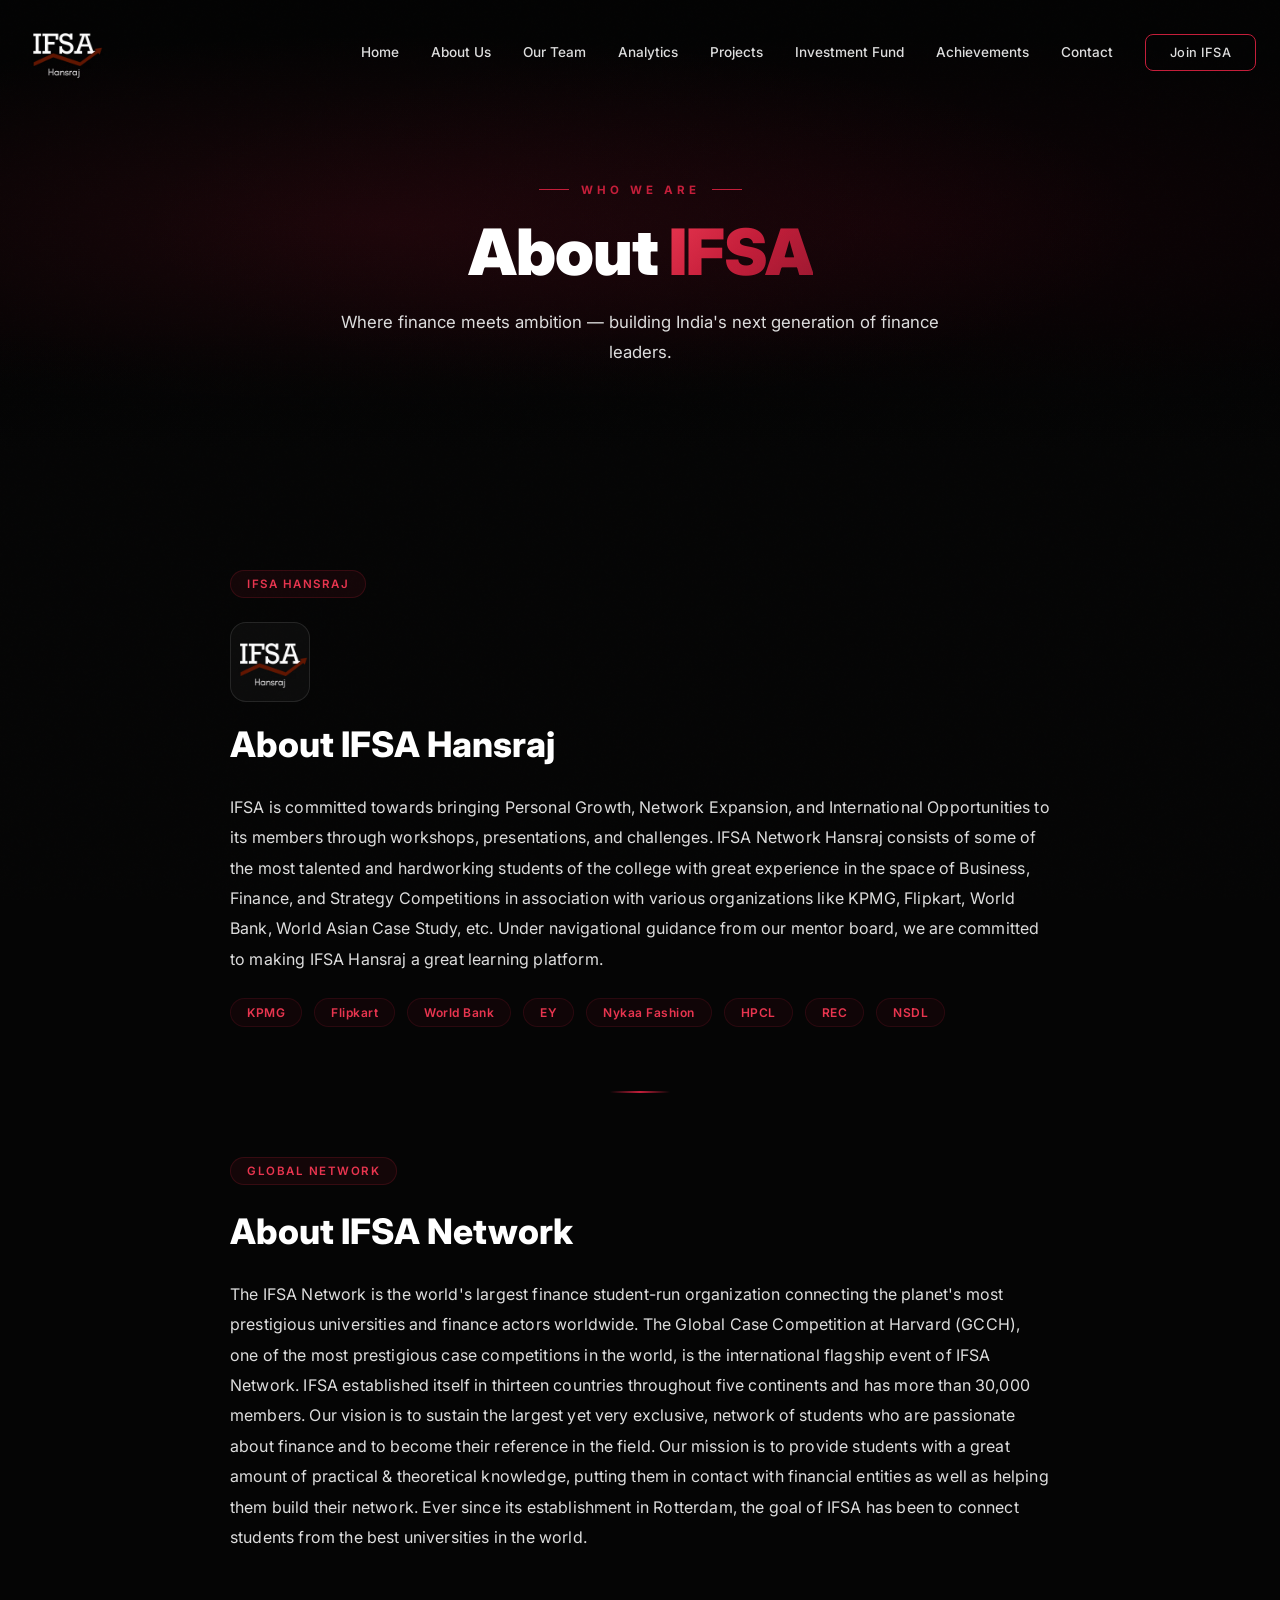
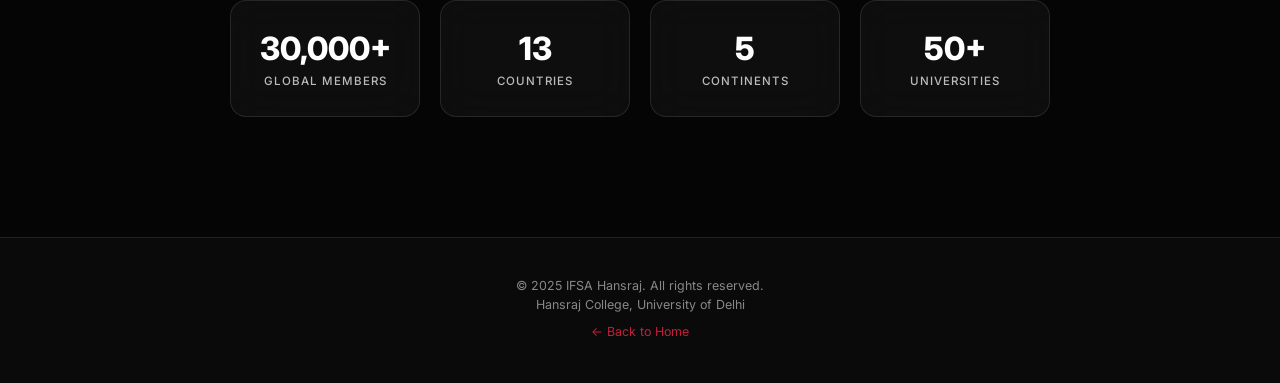
==== about.html @ 44a0e8ad "Major UI update: bento grid, about page, footer social SVGs, team LinkedIn, Nykaa Fashion fix" ====
<!DOCTYPE html>
<html lang="en">
<head>
  <meta charset="UTF-8">
  <meta name="viewport" content="width=device-width, initial-scale=1.0">
  <title>About Us — IFSA Hansraj & IFSA Network</title>
  <meta name="description" content="Learn about IFSA Hansraj — India's premier undergraduate finance society — and the global IFSA Network spanning 13 countries and 30,000+ members.">
  <link rel="stylesheet" href="styles.css">
  <link rel="stylesheet" href="pages.css">
  <style>
    .about-section { max-width: 820px; margin: 0 auto; }
    .about-block { margin-bottom: 64px; }
    .about-block:last-child { margin-bottom: 0; }
    .about-org-label {
      display: inline-flex; align-items: center; gap: 10px;
      padding: 6px 16px; border-radius: 100px; margin-bottom: 24px;
      font-size: 0.72rem; font-weight: 600; letter-spacing: 1.5px; text-transform: uppercase;
      background: rgba(196,30,58,0.08); border: 1px solid rgba(196,30,58,0.2);
      color: var(--gold-light);
    }
    .about-org-logo {
      width: 80px; height: 80px; border-radius: 16px; overflow: hidden;
      margin-bottom: 20px; background: rgba(255,255,255,0.03);
      border: 1px solid var(--glass-border);
      display: flex; align-items: center; justify-content: center;
    }
    .about-org-logo img { width: 100%; height: 100%; object-fit: contain; }
    .about-title {
      font-size: clamp(1.6rem, 3vw, 2.2rem); font-weight: 800; color: #fff;
      line-height: 1.3; margin-bottom: 24px;
    }
    .about-text {
      font-size: 1rem; color: var(--dark-200); line-height: 1.9;
      letter-spacing: 0.01em;
    }
    .about-divider {
      width: 60px; height: 2px; margin: 64px auto;
      background: linear-gradient(90deg, transparent, var(--gold), transparent);
    }
    .about-stats {
      display: grid; grid-template-columns: repeat(4, 1fr); gap: 20px;
      margin-top: 48px;
    }
    .about-stat {
      text-align: center; padding: 28px 16px;
      background: var(--glass-bg); border: 1px solid var(--glass-border);
      border-radius: 16px;
    }
    .about-stat .num {
      font-size: 2rem; font-weight: 800; color: #fff; margin-bottom: 6px;
    }
    .about-stat .label {
      font-size: 0.72rem; color: var(--dark-300); font-weight: 500;
      letter-spacing: 1px; text-transform: uppercase;
    }
    .about-partners {
      display: flex; flex-wrap: wrap; gap: 12px; margin-top: 24px;
    }
    .about-partner-tag {
      padding: 6px 16px; border-radius: 100px; font-size: 0.75rem; font-weight: 600;
      background: rgba(196,30,58,0.06); border: 1px solid rgba(196,30,58,0.15);
      color: var(--gold-light); letter-spacing: 0.5px;
    }
    @media (max-width: 768px) {
      .about-stats { grid-template-columns: repeat(2, 1fr); }
    }
    @media (max-width: 480px) {
      .about-stats { grid-template-columns: 1fr 1fr; }
    }
  </style>
</head>
<body>

<!-- ========== NAVBAR ========== -->
<nav class="navbar" id="navbar">
  <div class="container">
    <a href="index.html" class="nav-logo">
      <div class="logo-icon"><img src="images/ifsa-logo.png" alt="IFSA Logo"></div>
    </a>
    <div class="nav-links">
      <a href="index.html#hero">Home</a>
      <a href="about.html" class="active">About Us</a>
      <a href="team.html">Our Team</a>
      <a href="analytics.html">Analytics</a>
      <a href="projects.html">Projects</a>
      <a href="index.html#fund">Investment Fund</a>
      <a href="achievements.html">Achievements</a>
      <a href="index.html#contact">Contact</a>
      <a href="index.html#join" class="btn-outline nav-cta"><span>Join IFSA</span></a>
    </div>

    <div class="mobile-toggle" id="mobileToggle" onclick="toggleMobile()">
      <span></span><span></span><span></span>
    </div>
  </div>
</nav>

<div class="mobile-menu" id="mobileMenu">
  <a href="index.html#hero" onclick="closeMobile()">Home</a>
  <a href="about.html">About Us</a>
  <a href="team.html">Our Team</a>
  <a href="analytics.html">Analytics</a>
  <a href="projects.html">Projects</a>
  <a href="index.html#fund" onclick="closeMobile()">Investment Fund</a>
  <a href="achievements.html">Achievements</a>
  <a href="index.html#contact" onclick="closeMobile()">Contact Us</a>
  <a href="index.html#join" class="btn-outline" onclick="closeMobile()">Join IFSA</a>
</div>

<section class="page-hero">
  <div class="page-hero-content">
    <div class="page-hero-label">Who We Are</div>
    <h1 class="page-hero-title">About <span class="gold-text">IFSA</span></h1>
    <p class="page-hero-desc">Where finance meets ambition — building India's next generation of finance leaders.</p>
  </div>
</section>

<section class="section-padding">
  <div class="container">
    <div class="about-section">

      <!-- IFSA Hansraj -->
      <div class="about-block fade-up">
        <div class="about-org-label">IFSA Hansraj</div>
        <div class="about-org-logo">
          <img src="images/ifsa-logo.png" alt="IFSA Hansraj Logo">
        </div>
        <h2 class="about-title" id="about-hansraj-title">About IFSA Hansraj</h2>
        <p class="about-text" id="about-hansraj-text">IFSA is committed towards bringing Personal Growth, Network Expansion, and International Opportunities to its members through workshops, presentations, and challenges. IFSA Network Hansraj consists of some of the most talented and hardworking students of the college with great experience in the space of Business, Finance, and Strategy Competitions in association with various organizations like KPMG, Flipkart, World Bank, World Asian Case Study, etc. Under navigational guidance from our mentor board, we are committed to making IFSA Hansraj a great learning platform.</p>
        <div class="about-partners">
          <span class="about-partner-tag">KPMG</span>
          <span class="about-partner-tag">Flipkart</span>
          <span class="about-partner-tag">World Bank</span>
          <span class="about-partner-tag">EY</span>
          <span class="about-partner-tag">Nykaa Fashion</span>
          <span class="about-partner-tag">HPCL</span>
          <span class="about-partner-tag">REC</span>
          <span class="about-partner-tag">NSDL</span>
        </div>
      </div>

      <div class="about-divider"></div>

      <!-- IFSA Network -->
      <div class="about-block fade-up">
        <div class="about-org-label">Global Network</div>
        <h2 class="about-title" id="about-network-title">About IFSA Network</h2>
        <p class="about-text" id="about-network-text">The IFSA Network is the world's largest finance student-run organization connecting the planet's most prestigious universities and finance actors worldwide. The Global Case Competition at Harvard (GCCH), one of the most prestigious case competitions in the world, is the international flagship event of IFSA Network. IFSA established itself in thirteen countries throughout five continents and has more than 30,000 members. Our vision is to sustain the largest yet very exclusive, network of students who are passionate about finance and to become their reference in the field. Our mission is to provide students with a great amount of practical &amp; theoretical knowledge, putting them in contact with financial entities as well as helping them build their network. Ever since its establishment in Rotterdam, the goal of IFSA has been to connect students from the best universities in the world.</p>

        <div class="about-stats" id="about-stats">
          <div class="about-stat glass-card">
            <div class="num">30,000+</div>
            <div class="label">Global Members</div>
          </div>
          <div class="about-stat glass-card">
            <div class="num">13</div>
            <div class="label">Countries</div>
          </div>
          <div class="about-stat glass-card">
            <div class="num">5</div>
            <div class="label">Continents</div>
          </div>
          <div class="about-stat glass-card">
            <div class="num">50+</div>
            <div class="label">Universities</div>
          </div>
        </div>
      </div>

    </div>
  </div>
</section>

<footer class="page-footer">
  <div class="container">
    <p>© 2025 IFSA Hansraj. All rights reserved.</p>
    <p>Hansraj College, University of Delhi</p>
    <p style="margin-top: 12px;"><a href="index.html">← Back to Home</a></p>
  </div>
</footer>

<script src="content-loader.js"></script>
<script src="app.js"></script>
</body>
</html>
---- styles.css ----
/* ========== FONTS ========== */
@import url('https://fonts.googleapis.com/css2?family=Inter:wght@300;400;500;600;700;800;900&display=swap');

/* ========== CSS VARIABLES ========== */
:root {
  --gold: #C41E3A;
  --gold-light: #E8354F;
  --gold-dark: #9A1830;
  --gold-glow: rgba(196, 30, 58, 0.4);
  --dark-950: #050505;
  --dark-900: #0A0A0A;
  --dark-800: #111111;
  --dark-700: #1A1A1A;
  --dark-600: #222222;
  --dark-500: #333333;
  --dark-400: #888888;
  --dark-300: #BBBBBB;
  --dark-200: #DDDDDD;
  --dark-100: #F0F0F0;
  --green: #00C853;
  --red: #FF1744;
  --glass-bg: rgba(255, 255, 255, 0.04);
  --glass-border: rgba(255, 255, 255, 0.10);
  --glass-bg-hover: rgba(255, 255, 255, 0.07);
}

/* ========== RESET ========== */
*, *::before, *::after { margin: 0; padding: 0; box-sizing: border-box; }
html { scroll-behavior: smooth; font-size: 16px; }
body {
  font-family: 'Inter', -apple-system, BlinkMacSystemFont, sans-serif;
  background: var(--dark-950);
  color: #E0E0E0;
  overflow-x: hidden;
  -webkit-font-smoothing: antialiased;
}
/* Film grain overlay */
body::after {
  content: ''; position: fixed; inset: 0; z-index: 9999; pointer-events: none;
  background-image: url("data:image/svg+xml,%3Csvg viewBox='0 0 256 256' xmlns='http://www.w3.org/2000/svg'%3E%3Cfilter id='noise'%3E%3CfeTurbulence baseFrequency='0.9' numOctaves='4' stitchTiles='stitch'/%3E%3C/filter%3E%3Crect width='100%25' height='100%25' filter='url(%23noise)'/%3E%3C/svg%3E");
  opacity: 0.025; mix-blend-mode: overlay;
}
a { color: inherit; text-decoration: none; }
ul { list-style: none; }
img { max-width: 100%; display: block; }
button { font-family: inherit; cursor: pointer; border: none; background: none; }

/* ========== SCROLLBAR ========== */
::-webkit-scrollbar { width: 6px; }
::-webkit-scrollbar-track { background: var(--dark-900); }
::-webkit-scrollbar-thumb { background: var(--dark-500); border-radius: 3px; }
::-webkit-scrollbar-thumb:hover { background: var(--gold-dark); }

/* ========== UTILITIES ========== */
.container { max-width: 1280px; margin: 0 auto; padding: 0 24px; }
.section-padding { padding: 120px 0; }
.gold-text { background: linear-gradient(135deg, var(--gold-light), var(--gold), var(--gold-dark)); -webkit-background-clip: text; -webkit-text-fill-color: transparent; background-clip: text; }
.gold-line { width: 60px; height: 3px; background: linear-gradient(90deg, var(--gold), var(--gold-dark)); border-radius: 2px; }
.section-label { font-size: 0.75rem; font-weight: 600; letter-spacing: 3px; text-transform: uppercase; color: var(--gold); margin-bottom: 16px; display: flex; align-items: center; gap: 12px; }
.section-label::before { content: ''; width: 30px; height: 1px; background: var(--gold); }
.section-title { font-size: clamp(2rem, 4vw, 3rem); font-weight: 800; color: #fff; line-height: 1.2; margin-bottom: 20px; }
.section-subtitle { font-size: 1.05rem; color: var(--dark-200); line-height: 1.7; max-width: 600px; }

/* ========== GLASS CARD ========== */
.glass-card {
  background: var(--glass-bg);
  border: 1px solid var(--glass-border);
  border-radius: 16px;
  backdrop-filter: blur(20px);
  -webkit-backdrop-filter: blur(20px);
  transition: all 0.4s cubic-bezier(0.25, 0.46, 0.45, 0.94);
}
.glass-card:hover {
  background: var(--glass-bg-hover);
  border-color: rgba(196, 30, 58, 0.2);
  transform: translateY(-4px);
  box-shadow: 0 20px 60px rgba(0,0,0,0.3), 0 0 30px rgba(196, 30, 58, 0.05);
}

/* ========== BUTTONS ========== */
.btn-gold {
  display: inline-flex; align-items: center; gap: 8px;
  padding: 14px 32px; border-radius: 8px; font-weight: 600; font-size: 0.9rem;
  background: linear-gradient(135deg, var(--gold), var(--gold-dark));
  color: #fff; letter-spacing: 0.5px;
  transition: all 0.5s cubic-bezier(0.25,0.46,0.45,0.94);
  position: relative; overflow: hidden;
}
.btn-gold::before {
  content: ''; position: absolute; top: 0; left: -100%; width: 100%; height: 100%;
  background: linear-gradient(90deg, transparent, rgba(255,255,255,0.15), transparent);
  transition: left 0.6s ease;
}
.btn-gold:hover { transform: translateY(-3px); box-shadow: 0 10px 40px var(--gold-glow); }
.btn-gold:hover::before { left: 100%; }
.btn-gold span { position: relative; z-index: 1; }

.btn-outline {
  display: inline-flex; align-items: center; gap: 8px;
  padding: 14px 32px; border-radius: 8px; font-weight: 600; font-size: 0.9rem;
  border: 1.5px solid var(--gold); color: var(--gold);
  letter-spacing: 0.5px; transition: all 0.5s cubic-bezier(0.25,0.46,0.45,0.94);
  background: transparent; position: relative; overflow: hidden;
}
.btn-outline::before {
  content: ''; position: absolute; bottom: 0; left: 0; width: 100%; height: 0;
  background: rgba(196, 30, 58, 0.08);
  transition: height 0.4s ease;
  z-index: 0;
}
.btn-outline:hover::before { height: 100%; }
.btn-outline:hover {
  background: rgba(196, 30, 58, 0.1);
  box-shadow: 0 0 25px rgba(196, 30, 58, 0.15);
  transform: translateY(-3px);
}
.btn-outline span { position: relative; z-index: 1; }

/* ========== NAVBAR ========== */
.navbar {
  position: fixed; top: 0; left: 0; right: 0; z-index: 1000;
  padding: 12px 0;
  transition: all 0.4s ease;
}
.navbar.scrolled {
  background: rgba(5, 5, 5, 0.85);
  backdrop-filter: blur(20px); -webkit-backdrop-filter: blur(20px);
  padding: 8px 0;
  border-bottom: 1px solid var(--glass-border);
}
.navbar .container { display: flex; align-items: center; justify-content: space-between; }
.nav-logo { display: flex; align-items: center; gap: 10px; font-size: 1.3rem; font-weight: 800; }
.nav-logo .logo-icon {
  width: 80px; height: 80px; border-radius: 8px;
  overflow: hidden; display: flex; align-items: center; justify-content: center;
  background: transparent;
}
.nav-logo .logo-icon img { width: 100%; height: 100%; object-fit: contain; }
.nav-links { display: flex; align-items: center; gap: 32px; }
.nav-links a { font-size: 0.85rem; font-weight: 500; color: var(--dark-200); transition: color 0.3s; position: relative; }
.nav-links a::after { content: ''; position: absolute; bottom: -4px; left: 0; width: 0; height: 1.5px; background: var(--gold); transition: width 0.3s; }
.nav-links a:hover { color: #fff; }
.nav-links a:hover::after { width: 100%; }
.nav-cta { padding: 10px 24px !important; font-size: 0.8rem !important; }
.mobile-toggle { display: none; flex-direction: column; gap: 5px; cursor: pointer; z-index: 1001; }
.mobile-toggle span { width: 24px; height: 2px; background: #fff; transition: all 0.3s; border-radius: 1px; }
.mobile-toggle.active span:nth-child(1) { transform: rotate(45deg) translate(5px, 5px); }
.mobile-toggle.active span:nth-child(2) { opacity: 0; }
.mobile-toggle.active span:nth-child(3) { transform: rotate(-45deg) translate(5px, -5px); }
.mobile-menu {
  display: none; position: fixed; inset: 0; background: rgba(5,5,5,0.98);
  flex-direction: column; align-items: center; justify-content: center; gap: 28px;
  z-index: 999;
}
.mobile-menu.active { display: flex; }
.mobile-menu a { font-size: 1.2rem; font-weight: 600; color: var(--dark-200); transition: color 0.3s; }
.mobile-menu a:hover { color: var(--gold); }



/* ========== HERO ========== */
.hero {
  min-height: 100vh; position: relative; display: flex; align-items: center;
  justify-content: center; overflow: hidden; background: #030303;
}
#heroCanvas {
  position: absolute; inset: 0; z-index: 0; width: 100%; height: 100%;
  filter: blur(2px);
}
.hero-vignette {
  position: absolute; inset: 0; z-index: 1; pointer-events: none;
  background: radial-gradient(ellipse at center, transparent 30%, rgba(3,3,3,0.7) 100%);
}
.hero-content {
  position: relative; z-index: 2;
  padding-top: 140px; padding-bottom: 60px;
}
.hero-center { text-align: center; max-width: 880px; margin: 0 auto; }

/* Badge */
.hero-badge {
  display: inline-flex; align-items: center; gap: 10px;
  padding: 8px 20px; border-radius: 100px;
  background: rgba(196, 30, 58, 0.08);
  border: 1px solid rgba(196, 30, 58, 0.25);
  font-size: 0.75rem; font-weight: 600; color: var(--gold-light);
  letter-spacing: 1.5px; text-transform: uppercase;
  margin-bottom: 32px;
  animation: badgeGlow 3s ease-in-out infinite alternate;
}
.badge-dot {
  width: 6px; height: 6px; border-radius: 50%;
  background: var(--gold); animation: pulse-dot 2s infinite;
}
@keyframes badgeGlow {
  0% { box-shadow: 0 0 10px rgba(196,30,58,0); }
  100% { box-shadow: 0 0 25px rgba(196,30,58,0.12); }
}

.hero-headline {
  font-size: clamp(3rem, 7vw, 5.5rem); font-weight: 900;
  color: #fff; line-height: 1.02; margin-bottom: 24px;
  letter-spacing: -1px;
  min-height: 2.15em;
}
.hero-headline .highlight {
  background: linear-gradient(135deg, var(--gold-light), var(--gold));
  -webkit-background-clip: text; -webkit-text-fill-color: transparent;
  background-clip: text;
}
.type-cursor {
  color: var(--gold); font-weight: 300;
  animation: cursorBlink 0.8s step-end infinite;
}
@keyframes cursorBlink {
  0%, 100% { opacity: 1; }
  50% { opacity: 0; }
}
.hero-desc {
  font-size: 1.05rem; color: var(--dark-200); line-height: 1.8;
  max-width: 520px; margin: 0 auto 40px;
}
.hero-buttons {
  display: flex; gap: 16px; justify-content: center; flex-wrap: wrap;
  margin-bottom: 80px;
}

/* Stats Row */
.stats-row {
  display: grid; grid-template-columns: repeat(4, 1fr); gap: 20px;
  max-width: 900px; margin: 0 auto;
}
.stat-card {
  background: rgba(255,255,255,0.03); border: 1px solid rgba(255,255,255,0.07);
  border-radius: 16px; padding: 28px 20px; text-align: center;
  backdrop-filter: blur(12px); transition: all 0.4s;
  position: relative; overflow: hidden;
}
.stat-card::before {
  content: ''; position: absolute; top: 0; left: 50%; transform: translateX(-50%);
  width: 40px; height: 2px;
  background: linear-gradient(90deg, transparent, var(--gold), transparent);
  opacity: 0; transition: opacity 0.4s;
}
.stat-card:hover { border-color: rgba(196,30,58,0.3); transform: translateY(-3px); }
.stat-card:hover::before { opacity: 1; }
.stat-number { font-size: 2.2rem; font-weight: 800; color: #fff; margin-bottom: 6px; }
.stat-label { font-size: 0.72rem; color: var(--dark-300); font-weight: 500; letter-spacing: 1px; text-transform: uppercase; }

/* Scroll Indicator */
.hero-scroll-indicator {
  position: absolute; bottom: 32px; left: 50%; transform: translateX(-50%);
  z-index: 3; display: flex; flex-direction: column; align-items: center; gap: 8px;
}
.scroll-line {
  width: 1px; height: 40px; background: linear-gradient(180deg, var(--gold), transparent);
  animation: scrollPulse 2s ease-in-out infinite;
}
@keyframes scrollPulse {
  0%, 100% { opacity: 0.3; transform: scaleY(0.7); }
  50% { opacity: 1; transform: scaleY(1); }
}
.hero-scroll-indicator span {
  font-size: 0.6rem; letter-spacing: 3px; text-transform: uppercase;
  color: var(--dark-400); font-weight: 600;
}


/* ========== TICKER MARQUEE ========== */
.ticker-wrap {
  width: 100%; overflow: hidden;
  background: rgba(196, 30, 58, 0.04);
  border-top: 1px solid rgba(196, 30, 58, 0.12);
  border-bottom: 1px solid rgba(196, 30, 58, 0.12);
  padding: 14px 0;
}
.ticker-track {
  display: flex; align-items: center; gap: 40px;
  white-space: nowrap;
  animation: tickerScroll 30s linear infinite;
  width: max-content;
}
.ticker-item {
  font-size: 0.72rem; font-weight: 600; color: var(--dark-300);
  letter-spacing: 1px; text-transform: uppercase;
}
.ticker-dot {
  width: 4px; height: 4px; border-radius: 50%;
  background: rgba(196, 30, 58, 0.5); flex-shrink: 0;
}
@keyframes tickerScroll {
  0% { transform: translateX(0); }
  100% { transform: translateX(-50%); }
}

/* ========== TEAM SHOWCASE ========== */
.team-showcase {
  position: relative; overflow: hidden;
  background: #030303;
}
.team-image-wrap {
  position: relative; width: 100%; height: 70vh; min-height: 400px;
  overflow: hidden;
  opacity: 0; transform: translateY(80px) scale(0.95);
  transition: opacity 1.2s cubic-bezier(0.25,0.46,0.45,0.94),
              transform 1.2s cubic-bezier(0.25,0.46,0.45,0.94);
}
.team-image-wrap.visible {
  opacity: 1; transform: translateY(0) scale(1);
}
.team-hero-img {
  width: 100%; height: 100%; object-fit: cover;
  filter: brightness(0.35) saturate(0.7);
  transition: transform 8s ease-out;
}
.team-image-wrap.visible .team-hero-img {
  transform: scale(1.05);
}
.team-image-overlay {
  position: absolute; inset: 0; display: flex; align-items: center; justify-content: center;
  background:
    radial-gradient(ellipse at center, transparent 30%, rgba(3,3,3,0.85) 100%),
    linear-gradient(180deg, rgba(3,3,3,0.6) 0%, rgba(3,3,3,0.3) 40%, rgba(3,3,3,0.3) 60%, rgba(3,3,3,0.8) 100%);
}
.team-image-overlay h2 {
  font-size: clamp(2rem, 5vw, 3.5rem); font-weight: 900; color: #fff;
  text-align: center; letter-spacing: -0.5px;
}
.team-image-overlay .highlight {
  background: linear-gradient(135deg, var(--gold-light), var(--gold));
  -webkit-background-clip: text; -webkit-text-fill-color: transparent; background-clip: text;
}

/* ========== INSIGHTS ========== */
.insights-grid { display: grid; grid-template-columns: repeat(4, 1fr); gap: 24px; margin-top: 48px; }
.insight-card { border-radius: 16px; overflow: hidden; }
.insight-card .card-img { height: 200px; overflow: hidden; position: relative; }
.insight-card .card-img img { width: 100%; height: 100%; object-fit: cover; transition: transform 0.5s; }
.insight-card:hover .card-img img { transform: scale(1.08); }
.insight-card .card-body { padding: 20px; }
.insight-tag {
  display: inline-block; padding: 4px 12px; border-radius: 20px; font-size: 0.65rem;
  font-weight: 700; letter-spacing: 1px; text-transform: uppercase;
  background: rgba(196,30,58,0.15); color: var(--gold); margin-bottom: 12px;
}
.insight-card h3 { font-size: 1rem; font-weight: 700; color: #fff; line-height: 1.4; margin-bottom: 10px; }
.insight-card .date { font-size: 0.75rem; color: var(--dark-400); }
.insights-cta { text-align: center; margin-top: 48px; }

/* ========== BENTO GRID (What We Do) ========== */
.bento-grid {
  display: grid;
  grid-template-columns: 1fr 1fr 1fr;
  grid-template-rows: auto auto;
  gap: 20px;
  margin-top: 48px;
}
.bento-card {
  padding: 32px 28px;
  display: flex; flex-direction: column;
  position: relative; overflow: hidden;
}
.bento-large {
  grid-column: 1 / 2;
  grid-row: 1 / 3;
}
.bento-header {
  display: flex; align-items: center; justify-content: space-between;
  margin-bottom: 16px;
}
.bento-icon-wrap {
  width: 44px; height: 44px; border-radius: 12px;
  background: rgba(196,30,58,0.1); border: 1px solid rgba(196,30,58,0.2);
  display: flex; align-items: center; justify-content: center;
}
.bento-num {
  font-size: 1rem; font-weight: 800; color: var(--gold);
  opacity: 0.6; letter-spacing: -0.5px;
}
.bento-card h3 {
  font-size: 1.15rem; font-weight: 700; color: #fff; margin-bottom: 10px;
}
.bento-card p {
  font-size: 0.85rem; color: var(--dark-300); line-height: 1.7;
  margin-bottom: 16px; flex: 1;
}
.bento-mini-stats {
  display: flex; gap: 16px; margin-bottom: 16px;
  padding: 16px; border-radius: 12px;
  background: rgba(255,255,255,0.02); border: 1px solid var(--glass-border);
}
.bento-mini-stat { text-align: center; flex: 1; }
.bms-num {
  display: block; font-size: 1.2rem; font-weight: 800; color: #fff;
  margin-bottom: 2px;
}
.bms-label {
  display: block; font-size: 0.62rem; color: var(--dark-400);
  text-transform: uppercase; letter-spacing: 0.5px;
}
.bento-link {
  font-size: 0.82rem; font-weight: 600; color: var(--gold);
  display: inline-flex; align-items: center; gap: 4px;
  transition: gap 0.3s; margin-top: auto;
}
.bento-link:hover { gap: 10px; }
.bento-partner-logos {
  display: flex; flex-wrap: wrap; gap: 8px; margin-top: auto;
}
.bento-partner {
  padding: 5px 12px; border-radius: 6px; font-size: 0.68rem;
  font-weight: 600; letter-spacing: 0.5px;
  background: rgba(255,255,255,0.04); border: 1px solid var(--glass-border);
  color: var(--dark-300);
}
.bento-fund-preview {
  display: flex; align-items: baseline; gap: 12px; margin-top: auto;
  padding: 12px 16px; border-radius: 10px;
  background: rgba(255,255,255,0.02); border: 1px solid var(--glass-border);
}
.bfp-label {
  font-size: 0.68rem; color: var(--dark-400); text-transform: uppercase;
  letter-spacing: 0.5px; font-weight: 600;
}
.bfp-value {
  font-size: 1.3rem; font-weight: 800;
}
.bfp-value.green { color: var(--green); }
.bfp-sub {
  font-size: 0.68rem; color: var(--dark-400);
}
/* Bento CTA */
.bento-cta { margin-top: 24px; }
.bento-cta-inner {
  display: flex; align-items: center; gap: 24px;
  padding: 28px 36px; border-radius: 16px;
  background: rgba(196,30,58,0.04) !important;
  border: 1px solid rgba(196,30,58,0.15) !important;
}
.bento-cta-icon {
  width: 52px; height: 52px; border-radius: 14px; flex-shrink: 0;
  background: rgba(196,30,58,0.1); border: 1px solid rgba(196,30,58,0.2);
  display: flex; align-items: center; justify-content: center;
}
.bento-cta-text { flex: 1; }
.bento-cta-text h3 {
  font-size: 1.15rem; font-weight: 700; color: #fff; margin-bottom: 4px;
}
.bento-cta-text p {
  font-size: 0.85rem; color: var(--dark-300);
}

/* ========== CLIENTS ========== */
.clients-grid { display: grid; grid-template-columns: repeat(4, 1fr); gap: 20px; margin-top: 48px; }
.client-card {
  padding: 32px; text-align: center; display: flex; align-items: center; justify-content: center;
  min-height: 100px;
}
.client-card span {
  font-size: 1.1rem; font-weight: 700; letter-spacing: 2px; color: var(--dark-400);
  text-transform: uppercase; transition: all 0.4s; filter: grayscale(100%);
}
.client-card:hover span { color: var(--gold); filter: grayscale(0%); }

/* ========== INVESTMENT FUND ========== */
.fund-grid { display: grid; grid-template-columns: 1fr 1fr; gap: 24px; margin-top: 48px; }
.fund-panel { padding: 32px; }
.fund-panel h3 { font-size: 1.1rem; font-weight: 700; color: #fff; margin-bottom: 20px; display: flex; align-items: center; gap: 8px; }
.fund-panel h3 .dot { width: 8px; height: 8px; border-radius: 50%; background: var(--green); animation: pulse-dot 2s infinite; }
@keyframes pulse-dot { 0%, 100% { opacity: 1; } 50% { opacity: 0.4; } }

/* Chart */
.donut-chart { width: 200px; height: 200px; margin: 0 auto 24px; position: relative; }
.donut-chart svg { width: 100%; height: 100%; transform: rotate(-90deg); }
.donut-chart circle { fill: none; stroke-width: 28; transition: stroke-dashoffset 1s ease; }
.donut-center {
  position: absolute; inset: 0; display: flex; flex-direction: column;
  align-items: center; justify-content: center;
}
.donut-center .value { font-size: 1.5rem; font-weight: 800; color: #fff; }
.donut-center .label { font-size: 0.65rem; color: var(--dark-400); text-transform: uppercase; letter-spacing: 1px; }
.chart-legend { display: flex; flex-wrap: wrap; gap: 12px; justify-content: center; }
.legend-item { display: flex; align-items: center; gap: 6px; font-size: 0.75rem; color: var(--dark-300); }
.legend-dot { width: 8px; height: 8px; border-radius: 2px; }

/* Metrics */
.metric-row { display: flex; justify-content: space-between; padding: 14px 0; border-bottom: 1px solid var(--glass-border); }
.metric-row:last-child { border: none; }
.metric-label { font-size: 0.82rem; color: var(--dark-300); }
.metric-value { font-size: 0.88rem; font-weight: 700; color: #fff; }
.metric-value.green { color: var(--green); }
.metric-value.red { color: var(--red); }

/* Stock Cards */
.stock-cards { display: grid; grid-template-columns: 1fr 1fr; gap: 12px; margin-top: 16px; }
.stock-card {
  background: rgba(255,255,255,0.02); border: 1px solid var(--glass-border);
  border-radius: 10px; padding: 16px;
}
.stock-card .ticker { font-size: 0.85rem; font-weight: 700; color: var(--gold); }
.stock-card .company { font-size: 0.72rem; color: var(--dark-400); margin: 4px 0; }
.stock-card .change { font-size: 0.8rem; font-weight: 700; }
.stock-card .change.up { color: var(--green); }
.stock-card .change.down { color: var(--red); }

/* ========== ACHIEVEMENTS ========== */
.timeline { position: relative; margin-top: 60px; padding-left: 40px; }
.timeline::before {
  content: ''; position: absolute; left: 15px; top: 0; bottom: 0;
  width: 2px; background: linear-gradient(180deg, var(--gold), var(--dark-600));
}
.timeline-item { position: relative; margin-bottom: 40px; padding-left: 40px; }
.timeline-dot {
  position: absolute; left: -33px; top: 8px; width: 12px; height: 12px;
  border-radius: 50%; background: var(--gold);
  box-shadow: 0 0 12px var(--gold-glow);
}
.timeline-item .year { font-size: 0.75rem; font-weight: 700; color: var(--gold); letter-spacing: 2px; margin-bottom: 8px; }
.timeline-item h3 { font-size: 1.1rem; font-weight: 700; color: #fff; margin-bottom: 8px; }
.timeline-item p { font-size: 0.88rem; color: var(--dark-300); line-height: 1.6; }
.achievement-counters { display: grid; grid-template-columns: repeat(4, 1fr); gap: 20px; margin-top: 60px; }
.counter-card { text-align: center; padding: 32px; }
.counter-card .count { font-size: 2.5rem; font-weight: 900; margin-bottom: 8px; }
.counter-card .count-label { font-size: 0.8rem; color: var(--dark-300); font-weight: 500; }

/* ========== TEAM ========== */
.team-grid { display: grid; grid-template-columns: repeat(4, 1fr); gap: 24px; margin-top: 48px; }
.team-card { padding: 32px 24px; text-align: center; }
.team-avatar {
  width: 90px; height: 90px; border-radius: 50%; margin: 0 auto 16px;
  background: linear-gradient(135deg, var(--dark-600), var(--dark-700));
  display: flex; align-items: center; justify-content: center;
  font-size: 1.5rem; font-weight: 800; color: var(--gold);
  border: 2px solid var(--glass-border);
  transition: border-color 0.3s;
}
.team-card:hover .team-avatar { border-color: var(--gold); box-shadow: 0 0 20px var(--gold-glow); }
.team-card h3 { font-size: 1rem; font-weight: 700; color: #fff; margin-bottom: 4px; }
.team-card .role { font-size: 0.78rem; color: var(--gold); font-weight: 600; margin-bottom: 6px; }
.team-card .domain { font-size: 0.72rem; color: var(--dark-400); margin-bottom: 14px; }
.team-linkedin {
  display: inline-flex; align-items: center; justify-content: center;
  width: 32px; height: 32px; border-radius: 6px; border: 1px solid var(--glass-border);
  color: var(--dark-400); transition: all 0.3s; font-size: 0.8rem;
}
.team-linkedin:hover { color: var(--gold); border-color: var(--gold); background: rgba(196,30,58,0.1); }

/* ========== FOOTER ========== */
.footer { background: var(--dark-900); border-top: 1px solid var(--glass-border); padding: 80px 0 30px; }
.footer-grid { display: grid; grid-template-columns: 2fr 1fr 1fr 1.5fr; gap: 48px; margin-bottom: 48px; }
.footer-brand p { font-size: 0.88rem; color: var(--dark-300); line-height: 1.7; margin-top: 16px; max-width: 300px; }
.footer-col h4 { font-size: 0.85rem; font-weight: 700; color: #fff; margin-bottom: 20px; text-transform: uppercase; letter-spacing: 1px; }
.footer-col a { display: block; font-size: 0.85rem; color: var(--dark-300); padding: 5px 0; transition: color 0.3s; }
.footer-col a:hover { color: var(--gold); }
.newsletter-input {
  display: flex; margin-top: 12px; border: 1px solid var(--glass-border);
  border-radius: 8px; overflow: hidden;
}
.newsletter-input input {
  flex: 1; padding: 12px 16px; background: transparent; border: none;
  color: #fff; font-size: 0.85rem; font-family: inherit; outline: none;
}
.newsletter-input input::placeholder { color: var(--dark-400); }
.newsletter-input button {
  padding: 12px 20px; background: var(--gold); color: #fff;
  font-weight: 700; font-size: 0.78rem; letter-spacing: 0.5px;
  transition: background 0.3s;
}
.newsletter-input button:hover { background: var(--gold-light); }
.footer-social { display: flex; gap: 12px; margin-top: 16px; }
.footer-social a {
  width: 36px; height: 36px; border-radius: 8px; border: 1px solid var(--glass-border);
  display: flex; align-items: center; justify-content: center;
  color: var(--dark-300); transition: all 0.3s;
}
.footer-social a:hover { color: var(--gold); border-color: var(--gold); background: rgba(196,30,58,0.1); }
.footer-bottom { border-top: 1px solid var(--glass-border); padding-top: 24px; display: flex; justify-content: space-between; align-items: center; }
.footer-bottom p { font-size: 0.75rem; color: var(--dark-400); }

/* ========== ANIMATIONS ========== */
.fade-up { opacity: 0; transform: translateY(30px); transition: all 0.7s cubic-bezier(0.25, 0.46, 0.45, 0.94); }
.fade-up.visible { opacity: 1; transform: translateY(0); }
.fade-in { opacity: 0; transition: opacity 0.7s ease; }
.fade-in.visible { opacity: 1; }
.stagger-1 { transition-delay: 0.1s; }
.stagger-2 { transition-delay: 0.2s; }
.stagger-3 { transition-delay: 0.3s; }
.stagger-4 { transition-delay: 0.4s; }
.stagger-5 { transition-delay: 0.5s; }
.stagger-6 { transition-delay: 0.6s; }
.stagger-7 { transition-delay: 0.7s; }
.stagger-8 { transition-delay: 0.8s; }

@keyframes float { 0%, 100% { transform: translateY(0); } 50% { transform: translateY(-8px); } }
@keyframes glow { 0%, 100% { box-shadow: 0 0 5px var(--gold-glow); } 50% { box-shadow: 0 0 20px var(--gold-glow); } }
@keyframes shimmer { 0% { background-position: -200% 0; } 100% { background-position: 200% 0; } }

/* ========== HERO GLOW (mouse-reactive) ========== */
.hero-glow {
  position: absolute; inset: 0; z-index: 1; pointer-events: none;
  background: radial-gradient(600px circle at var(--glow-x, 50%) var(--glow-y, 50%), rgba(196,30,58,0.12), transparent 60%);
  transition: background 0.15s ease;
}

/* ========== HERO ORBS (slow floating gradients) ========== */
.hero-orb {
  position: absolute; border-radius: 50%; pointer-events: none; z-index: 0;
  filter: blur(80px); opacity: 0.18;
}
.hero-orb-1 {
  width: 500px; height: 500px; top: 10%; left: -5%;
  background: radial-gradient(circle, rgba(196,30,58,0.5), transparent 70%);
  animation: orbFloat1 14s ease-in-out infinite;
}
.hero-orb-2 {
  width: 400px; height: 400px; bottom: 10%; right: -5%;
  background: radial-gradient(circle, rgba(160,0,40,0.4), transparent 70%);
  animation: orbFloat2 18s ease-in-out infinite;
}
@keyframes orbFloat1 {
  0%,100% { transform: translate(0,0); } 50% { transform: translate(60px, -40px); }
}
@keyframes orbFloat2 {
  0%,100% { transform: translate(0,0); } 50% { transform: translate(-50px, 30px); }
}

/* ========== TERMINAL OVERLAYS ========== */
.terminal-overlay {
  position: absolute; z-index: 3; pointer-events: none;
  font-family: 'SF Mono', 'Fira Code', 'Consolas', monospace;
  font-size: 0.65rem; color: rgba(196,30,58,0.5); letter-spacing: 1px;
  display: flex; align-items: center; gap: 10px;
}
.terminal-tl { top: 100px; left: 28px; }
.terminal-tr { top: 100px; right: 28px; }
.terminal-bl { bottom: 28px; left: 28px; }
.terminal-sep { opacity: 0.3; }
.t-green { color: rgba(0,200,83,0.6); }
.live-dot {
  display: inline-block; width: 6px; height: 6px; border-radius: 50%;
  background: #00C853; margin-right: 6px; animation: pulse-dot 2s infinite;
}
.terminal-live { display: flex; align-items: center; }
.terminal-cursor { animation: cursorBlink 0.8s step-end infinite; }
.terminal-prompt { color: rgba(0,200,83,0.4); }

/* ========== HERO MANIFESTO ========== */
.hero-manifesto {
  font-size: 1rem; font-style: italic; color: rgba(255,255,255,0.35);
  letter-spacing: 0.5px; margin-top: 48px; text-align: center;
}

/* ========== HERO ACHIEVEMENT TICKER ========== */
.hero-ticker {
  width: 100%; overflow: hidden; padding: 12px 0;
  background: linear-gradient(90deg, rgba(196,30,58,0.06), rgba(196,30,58,0.02), rgba(196,30,58,0.06));
  border-bottom: 1px solid rgba(196,30,58,0.08);
}
.hero-ticker-track {
  display: flex; align-items: center; gap: 24px;
  white-space: nowrap; animation: tickerScroll 25s linear infinite;
  width: max-content;
  font-size: 0.68rem; font-weight: 700; letter-spacing: 3px;
  color: rgba(196,30,58,0.4); text-transform: uppercase;
}
.ht-dot { font-size: 0.4rem; opacity: 0.4; }

/* ========== PROOF BADGE ========== */
.proof-badge {
  display: inline-flex; align-items: center; gap: 8px;
  padding: 6px 16px; border-radius: 100px; margin-top: 16px;
  font-size: 0.72rem; font-weight: 600; letter-spacing: 1px;
  background: rgba(196,30,58,0.06); border: 1px solid rgba(196,30,58,0.15);
  color: var(--gold-light);
}

/* ========== SCROLL PROGRESS BAR ========== */
.scroll-progress {
  position: fixed; top: 0; left: 0; height: 2px; z-index: 9998;
  background: linear-gradient(90deg, var(--gold), var(--gold-light));
  width: 0%; transition: width 0.05s linear; pointer-events: none;
}

/* ========== FOOTER PROOF STRIP ========== */
.footer-proof {
  font-size: 0.72rem; color: var(--dark-400); letter-spacing: 1px;
  margin-top: 12px; font-weight: 500;
}

/* ========== SECTION DIVIDER GLOW ========== */
.section-glow-line {
  width: 100%; height: 1px; position: relative;
  background: linear-gradient(90deg, transparent, rgba(196,30,58,0.3), transparent);
}

/* ========== ENHANCED CLIENT/PARTNERSHIP CARDS ========== */
.client-card span {
  filter: grayscale(100%) brightness(0.6) !important;
  transition: all 0.5s cubic-bezier(0.25,0.46,0.45,0.94) !important;
}
.client-card:hover {
  box-shadow: 0 0 40px rgba(196,30,58,0.12);
  transform: translateY(-4px) scale(1.03);
}
.client-card:hover span {
  filter: grayscale(0%) brightness(1) !important;
  color: var(--gold) !important;
  text-shadow: 0 0 20px rgba(196,30,58,0.3);
}

/* ========== ENHANCED REVEAL ANIMATIONS ========== */
.reveal-scale { opacity: 0; transform: scale(0.95); filter: blur(4px); transition: all 0.8s cubic-bezier(0.25,0.46,0.45,0.94); }
.reveal-scale.visible { opacity: 1; transform: scale(1); filter: blur(0); }

/* ========== FILM GRAIN FLICKER ========== */
@keyframes grainFlicker {
  0%, 100% { opacity: 0.025; }
  50% { opacity: 0.035; }
}
body::after { animation: grainFlicker 4s ease-in-out infinite; }

/* ========== RESPONSIVE ========== */
@media (max-width: 1024px) {
  .nav-links { display: none; }
  .mobile-toggle { display: flex; }
  .insights-grid { grid-template-columns: repeat(2, 1fr); }
  .bento-grid { grid-template-columns: 1fr 1fr; }
  .bento-large { grid-row: auto; }
  .clients-grid { grid-template-columns: repeat(3, 1fr); }
  .fund-grid { grid-template-columns: 1fr; }
  .team-grid { grid-template-columns: repeat(2, 1fr); }
  .footer-grid { grid-template-columns: repeat(2, 1fr); }
  .achievement-counters { grid-template-columns: repeat(2, 1fr); }
  .terminal-overlay { display: none; }
  .hero-orb-1 { width: 300px; height: 300px; }
  .hero-orb-2 { width: 250px; height: 250px; }
}
@media (max-width: 768px) {
  .section-padding { padding: 80px 0; }
  .stats-row { grid-template-columns: repeat(2, 1fr); gap: 12px; }
  .insights-grid { grid-template-columns: 1fr; }
  .bento-grid { grid-template-columns: 1fr; }
  .bento-cta-inner { flex-direction: column; text-align: center; }
  .clients-grid { grid-template-columns: repeat(2, 1fr); }
  .team-grid { grid-template-columns: repeat(2, 1fr); }
  .footer-grid { grid-template-columns: 1fr; }
  .hero-headline { font-size: clamp(2rem, 10vw, 3rem); min-height: auto; }
  .hero-desc { font-size: 0.95rem; }
  .hero-buttons { flex-direction: column; align-items: center; }
  .hero-content { padding-top: 110px; padding-bottom: 40px; }
  .hero-manifesto { font-size: 0.88rem; margin-top: 32px; }
  .footer-bottom { flex-direction: column; gap: 12px; text-align: center; }
  .hero-ticker-track { font-size: 0.6rem; letter-spacing: 2px; }
  .ticker-item { font-size: 0.65rem; }
  .section-title { font-size: clamp(1.6rem, 5vw, 2.5rem); }
  .hero-orb { display: none; }
}
@media (max-width: 480px) {
  .stats-row { grid-template-columns: 1fr 1fr; }
  .team-grid { grid-template-columns: 1fr; }
  .achievement-counters { grid-template-columns: 1fr 1fr; }
  .stock-cards { grid-template-columns: 1fr; }
  .stat-card { padding: 20px 14px; }
  .stat-number { font-size: 1.8rem; }
  .hero-headline { font-size: 1.8rem; }
  .clients-grid { grid-template-columns: 1fr; }
}

/* Reduce motion for accessibility */
@media (prefers-reduced-motion: reduce) {
  *, *::before, *::after { animation-duration: 0.01ms !important; transition-duration: 0.01ms !important; }
  .hero-orb, .hero-glow { display: none; }
}
---- pages.css ----
/* ========== PAGE-SPECIFIC STYLES ========== */
/* Shared across analytics.html, team.html, achievements.html, projects.html */

/* ========== PAGE HERO ========== */
.page-hero {
  position: relative;
  min-height: 50vh;
  display: flex;
  align-items: center;
  justify-content: center;
  overflow: hidden;
  background: #030303;
  padding-top: 100px;
}
.page-hero::before {
  content: '';
  position: absolute;
  inset: 0;
  background:
    radial-gradient(ellipse at 30% 50%, rgba(196,30,58,0.12), transparent 60%),
    radial-gradient(ellipse at 70% 50%, rgba(160,0,40,0.08), transparent 60%);
  z-index: 0;
}
.page-hero::after {
  content: '';
  position: absolute;
  bottom: 0;
  left: 0;
  right: 0;
  height: 120px;
  background: linear-gradient(180deg, transparent, #050505);
  z-index: 1;
}
.page-hero-content {
  position: relative;
  z-index: 2;
  text-align: center;
  max-width: 800px;
  padding: 0 24px;
}
.page-hero-label {
  font-size: 0.72rem;
  font-weight: 700;
  letter-spacing: 4px;
  text-transform: uppercase;
  color: var(--gold);
  margin-bottom: 20px;
  display: flex;
  align-items: center;
  justify-content: center;
  gap: 12px;
}
.page-hero-label::before,
.page-hero-label::after {
  content: '';
  width: 30px;
  height: 1px;
  background: var(--gold);
}
.page-hero-title {
  font-size: clamp(2.5rem, 5vw, 4rem);
  font-weight: 900;
  color: #fff;
  line-height: 1.1;
  margin-bottom: 20px;
  letter-spacing: -1px;
}
.page-hero-desc {
  font-size: 1.05rem;
  color: var(--dark-200);
  line-height: 1.8;
  max-width: 600px;
  margin: 0 auto;
}

/* ========== BACK NAVIGATION ========== */
.back-nav {
  position: fixed;
  top: 0;
  left: 0;
  right: 0;
  z-index: 1000;
  padding: 16px 0;
  background: rgba(5,5,5,0.85);
  backdrop-filter: blur(20px);
  -webkit-backdrop-filter: blur(20px);
  border-bottom: 1px solid var(--glass-border);
}
.back-nav .container {
  display: flex;
  align-items: center;
  justify-content: space-between;
}
.back-nav-left {
  display: flex;
  align-items: center;
  gap: 16px;
}
.back-link {
  display: inline-flex;
  align-items: center;
  gap: 8px;
  font-size: 0.85rem;
  font-weight: 500;
  color: var(--dark-200);
  transition: color 0.3s;
}
.back-link:hover {
  color: var(--gold);
}
.back-link svg {
  width: 16px;
  height: 16px;
  transition: transform 0.3s;
}
.back-link:hover svg {
  transform: translateX(-3px);
}
.back-nav-logo {
  display: flex;
  align-items: center;
}
.back-nav-logo img {
  height: 40px;
  width: auto;
}
.page-nav-links {
  display: flex;
  align-items: center;
  gap: 28px;
}
.page-nav-links a {
  font-size: 0.82rem;
  font-weight: 500;
  color: var(--dark-300);
  transition: color 0.3s;
  position: relative;
}
.page-nav-links a::after {
  content: '';
  position: absolute;
  bottom: -4px;
  left: 0;
  width: 0;
  height: 1.5px;
  background: var(--gold);
  transition: width 0.3s;
}
.page-nav-links a:hover {
  color: #fff;
}
.page-nav-links a:hover::after {
  width: 100%;
}
.page-nav-links a.active {
  color: var(--gold);
}
.page-nav-links a.active::after {
  width: 100%;
}

/* ========== FEATURED REPORT CARDS ========== */
.featured-grid {
  display: grid;
  grid-template-columns: repeat(2, 1fr);
  gap: 28px;
  margin-top: 48px;
}
.featured-card {
  padding: 40px 32px;
  position: relative;
  overflow: hidden;
}
.featured-card::before {
  content: '';
  position: absolute;
  top: 0;
  left: 0;
  right: 0;
  height: 3px;
  background: linear-gradient(90deg, var(--gold), var(--gold-dark), transparent);
}
.featured-badge {
  display: inline-flex;
  align-items: center;
  gap: 6px;
  padding: 4px 14px;
  border-radius: 100px;
  font-size: 0.65rem;
  font-weight: 700;
  letter-spacing: 1.5px;
  text-transform: uppercase;
  background: rgba(196,30,58,0.12);
  color: var(--gold);
  margin-bottom: 20px;
}
.featured-card h3 {
  font-size: 1.4rem;
  font-weight: 800;
  color: #fff;
  line-height: 1.3;
  margin-bottom: 14px;
}
.featured-card p {
  font-size: 0.9rem;
  color: var(--dark-300);
  line-height: 1.7;
  margin-bottom: 24px;
}
.report-link {
  display: inline-flex;
  align-items: center;
  gap: 8px;
  font-size: 0.85rem;
  font-weight: 600;
  color: var(--gold);
  padding: 10px 24px;
  border: 1px solid rgba(196,30,58,0.3);
  border-radius: 8px;
  transition: all 0.4s;
}
.report-link:hover {
  background: rgba(196,30,58,0.1);
  border-color: var(--gold);
  transform: translateY(-2px);
}

/* ========== COLLAB RESEARCH CARDS ========== */
.collab-grid {
  display: grid;
  grid-template-columns: repeat(3, 1fr);
  gap: 24px;
  margin-top: 48px;
}
.collab-card {
  padding: 32px 24px;
}
.collab-partner {
  font-size: 0.68rem;
  font-weight: 700;
  letter-spacing: 2px;
  text-transform: uppercase;
  color: var(--gold);
  margin-bottom: 16px;
  padding-bottom: 12px;
  border-bottom: 1px solid rgba(196,30,58,0.15);
}
.collab-card h3 {
  font-size: 1.05rem;
  font-weight: 700;
  color: #fff;
  line-height: 1.4;
  margin-bottom: 12px;
}
.collab-card p {
  font-size: 0.85rem;
  color: var(--dark-300);
  line-height: 1.6;
  margin-bottom: 20px;
}

/* ========== BLOG POST CARDS ========== */
.blog-grid {
  display: grid;
  grid-template-columns: repeat(3, 1fr);
  gap: 24px;
  margin-top: 48px;
}
.blog-card {
  padding: 0;
  overflow: hidden;
}
.blog-card-img {
  height: 180px;
  background: linear-gradient(135deg, rgba(196,30,58,0.15), rgba(30,30,30,0.8));
  display: flex;
  align-items: center;
  justify-content: center;
  position: relative;
  overflow: hidden;
}
.blog-card-img .blog-icon {
  font-size: 2.5rem;
  opacity: 0.6;
}
.blog-card-img::after {
  content: '';
  position: absolute;
  bottom: 0;
  left: 0;
  right: 0;
  height: 60px;
  background: linear-gradient(180deg, transparent, rgba(0,0,0,0.6));
}
.blog-card-body {
  padding: 24px;
}
.blog-card h3 {
  font-size: 1rem;
  font-weight: 700;
  color: #fff;
  line-height: 1.4;
  margin-bottom: 12px;
}
.blog-card-meta {
  font-size: 0.72rem;
  color: var(--dark-400);
  margin-bottom: 16px;
}
.blog-read-more {
  font-size: 0.82rem;
  font-weight: 600;
  color: var(--gold);
  display: inline-flex;
  align-items: center;
  gap: 6px;
  transition: gap 0.3s;
}
.blog-read-more:hover {
  gap: 12px;
}

/* ========== TEAM YEAR SECTIONS ========== */
.team-year-section {
  margin-bottom: 80px;
}
.team-year-header {
  display: flex;
  align-items: center;
  gap: 20px;
  margin-bottom: 40px;
  cursor: pointer;
  padding: 16px 0;
}
.team-year-badge {
  display: inline-flex;
  align-items: center;
  justify-content: center;
  padding: 8px 24px;
  border-radius: 100px;
  font-size: 1.1rem;
  font-weight: 800;
  color: #fff;
  background: linear-gradient(135deg, var(--gold), var(--gold-dark));
  box-shadow: 0 4px 20px var(--gold-glow);
  flex-shrink: 0;
}
.team-year-line {
  flex: 1;
  height: 1px;
  background: linear-gradient(90deg, var(--gold), transparent);
}
.team-year-title {
  font-size: 0.82rem;
  font-weight: 600;
  letter-spacing: 2px;
  text-transform: uppercase;
  color: var(--dark-300);
}
.team-members-grid {
  display: grid;
  grid-template-columns: repeat(4, 1fr);
  gap: 24px;
}
.team-member-card {
  padding: 32px 20px;
  text-align: center;
}
.team-member-avatar {
  width: 80px;
  height: 80px;
  border-radius: 50%;
  margin: 0 auto 16px;
  background: linear-gradient(135deg, var(--dark-600), var(--dark-700));
  display: flex;
  align-items: center;
  justify-content: center;
  font-size: 1.3rem;
  font-weight: 800;
  color: var(--gold);
  border: 2px solid var(--glass-border);
  transition: all 0.4s;
}
.team-member-card:hover .team-member-avatar {
  border-color: var(--gold);
  box-shadow: 0 0 25px var(--gold-glow);
  transform: scale(1.05);
}
.team-member-card h3 {
  font-size: 0.95rem;
  font-weight: 700;
  color: #fff;
  margin-bottom: 6px;
}
.team-member-role {
  font-size: 0.72rem;
  font-weight: 600;
  color: var(--gold);
  letter-spacing: 1px;
  text-transform: uppercase;
}
.team-member-dept {
  font-size: 0.72rem;
  color: var(--dark-400);
  margin-top: 4px;
}

/* Convenors */
.convenors-grid {
  display: grid;
  grid-template-columns: repeat(3, 1fr);
  gap: 24px;
  margin-top: 48px;
}
.convenor-card {
  padding: 36px 24px;
  text-align: center;
  border: 1px solid rgba(196,30,58,0.15);
}
.convenor-card h3 {
  font-size: 1rem;
  font-weight: 700;
  color: #fff;
  margin-bottom: 8px;
}
.convenor-card .dept {
  font-size: 0.78rem;
  color: var(--dark-400);
}

/* ========== ACHIEVEMENT CARDS ========== */
.achievements-section-title {
  font-size: 0.75rem;
  font-weight: 700;
  letter-spacing: 3px;
  text-transform: uppercase;
  color: var(--gold);
  margin-bottom: 32px;
  padding-bottom: 12px;
  border-bottom: 1px solid rgba(196,30,58,0.15);
}
.achievements-grid {
  display: grid;
  grid-template-columns: repeat(3, 1fr);
  gap: 20px;
  margin-bottom: 60px;
}
.achievement-card {
  padding: 24px 20px;
  position: relative;
}
.achievement-card::before {
  content: '';
  position: absolute;
  top: 0;
  left: 20px;
  right: 20px;
  height: 2px;
  background: linear-gradient(90deg, transparent, rgba(196,30,58,0.2), transparent);
}
.achievement-card h4 {
  font-size: 0.92rem;
  font-weight: 700;
  color: #fff;
  line-height: 1.4;
  margin-bottom: 8px;
}
.achievement-card .host {
  font-size: 0.72rem;
  color: var(--dark-400);
  margin-bottom: 12px;
  font-style: italic;
}
.achievement-card .winners {
  font-size: 0.78rem;
  color: var(--gold);
  font-weight: 500;
  line-height: 1.5;
}
.achievement-highlight {
  border: 1px solid rgba(196,30,58,0.25) !important;
  background: rgba(196,30,58,0.04) !important;
}
.achievement-highlight::before {
  background: linear-gradient(90deg, var(--gold), var(--gold-dark)) !important;
  height: 3px !important;
}
.highlight-tag {
  display: inline-block;
  padding: 3px 10px;
  border-radius: 4px;
  font-size: 0.6rem;
  font-weight: 700;
  letter-spacing: 1px;
  text-transform: uppercase;
  background: rgba(196,30,58,0.15);
  color: var(--gold);
  margin-bottom: 12px;
}

/* ========== PROJECT CARDS ========== */
.projects-grid {
  display: grid;
  gap: 32px;
  margin-top: 48px;
}
.project-card {
  padding: 0;
  overflow: hidden;
  display: grid;
  grid-template-columns: 1fr 2fr;
}
.project-card-visual {
  position: relative;
  min-height: 300px;
  display: flex;
  align-items: center;
  justify-content: center;
  overflow: hidden;
}
.project-card-visual .project-icon {
  font-size: 4rem;
  opacity: 0.5;
  position: relative;
  z-index: 1;
}
.project-card-visual::before {
  content: '';
  position: absolute;
  inset: 0;
  background: linear-gradient(135deg, rgba(196,30,58,0.15), rgba(20,20,20,0.95));
}
.project-card-visual::after {
  content: '';
  position: absolute;
  right: 0;
  top: 0;
  bottom: 0;
  width: 60px;
  background: linear-gradient(90deg, transparent, rgba(0,0,0,0.5));
}
.project-card-body {
  padding: 40px 36px;
  display: flex;
  flex-direction: column;
  justify-content: center;
}
.project-category {
  font-size: 0.68rem;
  font-weight: 700;
  letter-spacing: 2px;
  text-transform: uppercase;
  color: var(--gold);
  margin-bottom: 14px;
}
.project-card-body h3 {
  font-size: 1.4rem;
  font-weight: 800;
  color: #fff;
  line-height: 1.3;
  margin-bottom: 16px;
}
.project-card-body p {
  font-size: 0.88rem;
  color: var(--dark-300);
  line-height: 1.7;
  margin-bottom: 8px;
}
.project-highlights {
  display: flex;
  flex-wrap: wrap;
  gap: 10px;
  margin-top: 20px;
}
.project-tag {
  display: inline-flex;
  align-items: center;
  gap: 5px;
  padding: 5px 14px;
  border-radius: 6px;
  font-size: 0.72rem;
  font-weight: 600;
  background: rgba(196,30,58,0.08);
  border: 1px solid rgba(196,30,58,0.15);
  color: var(--dark-200);
}
.project-number {
  display: inline-flex;
  align-items: center;
  justify-content: center;
  width: 36px;
  height: 36px;
  border-radius: 50%;
  font-size: 0.85rem;
  font-weight: 800;
  color: var(--gold);
  border: 2px solid rgba(196,30,58,0.3);
  position: absolute;
  top: 20px;
  left: 20px;
  z-index: 2;
}

/* ========== PAGE STATS ROW ========== */
.page-stats {
  display: grid;
  grid-template-columns: repeat(4, 1fr);
  gap: 20px;
  margin-top: 60px;
  margin-bottom: 20px;
}
.page-stat {
  text-align: center;
  padding: 28px 16px;
}
.page-stat .num {
  font-size: 2.5rem;
  font-weight: 900;
  margin-bottom: 6px;
  background: linear-gradient(135deg, var(--gold-light), var(--gold));
  -webkit-background-clip: text;
  -webkit-text-fill-color: transparent;
  background-clip: text;
}
.page-stat .label {
  font-size: 0.72rem;
  color: var(--dark-300);
  font-weight: 500;
  letter-spacing: 1px;
  text-transform: uppercase;
}

/* ========== PAGE FOOTER (simplified) ========== */
.page-footer {
  background: var(--dark-900);
  border-top: 1px solid var(--glass-border);
  padding: 40px 0;
  text-align: center;
}
.page-footer p {
  font-size: 0.78rem;
  color: var(--dark-400);
  margin-bottom: 4px;
}
.page-footer a {
  color: var(--gold);
  transition: opacity 0.3s;
}
.page-footer a:hover {
  opacity: 0.8;
}

/* ========== MOBILE NAV TOGGLE FOR PAGES ========== */
.page-mobile-toggle {
  display: none;
  flex-direction: column;
  gap: 5px;
  cursor: pointer;
  z-index: 1001;
}
.page-mobile-toggle span {
  width: 24px;
  height: 2px;
  background: #fff;
  transition: all 0.3s;
  border-radius: 1px;
}
.page-mobile-menu {
  display: none;
  position: fixed;
  inset: 0;
  background: rgba(5,5,5,0.98);
  flex-direction: column;
  align-items: center;
  justify-content: center;
  gap: 28px;
  z-index: 999;
}
.page-mobile-menu.active {
  display: flex;
}
.page-mobile-menu a {
  font-size: 1.2rem;
  font-weight: 600;
  color: var(--dark-200);
  transition: color 0.3s;
}
.page-mobile-menu a:hover {
  color: var(--gold);
}

/* ========== RESPONSIVE ========== */
@media (max-width: 1024px) {
  .page-nav-links { display: none; }
  .page-mobile-toggle { display: flex; }
  .featured-grid { grid-template-columns: 1fr; }
  .collab-grid { grid-template-columns: repeat(2, 1fr); }
  .blog-grid { grid-template-columns: repeat(2, 1fr); }
  .team-members-grid { grid-template-columns: repeat(2, 1fr); }
  .achievements-grid { grid-template-columns: repeat(2, 1fr); }
  .project-card { grid-template-columns: 1fr; }
  .project-card-visual { min-height: 200px; }
  .convenors-grid { grid-template-columns: repeat(2, 1fr); }
  .page-stats { grid-template-columns: repeat(2, 1fr); }
}

@media (max-width: 768px) {
  .page-hero { min-height: 40vh; padding-top: 80px; }
  .page-hero-title { font-size: clamp(1.8rem, 6vw, 2.5rem); }
  .collab-grid { grid-template-columns: 1fr; }
  .blog-grid { grid-template-columns: 1fr; }
  .team-members-grid { grid-template-columns: repeat(2, 1fr); }
  .achievements-grid { grid-template-columns: 1fr; }
  .project-card-body { padding: 28px 24px; }
  .project-card-body h3 { font-size: 1.15rem; }
  .featured-card { padding: 28px 24px; }
  .featured-card h3 { font-size: 1.15rem; }
  .convenors-grid { grid-template-columns: 1fr; }
  .page-stats { grid-template-columns: repeat(2, 1fr); }
}

@media (max-width: 480px) {
  .team-members-grid { grid-template-columns: 1fr; }
  .page-stats { grid-template-columns: 1fr 1fr; }
  .page-stat .num { font-size: 2rem; }
  .project-highlights { flex-direction: column; }
}
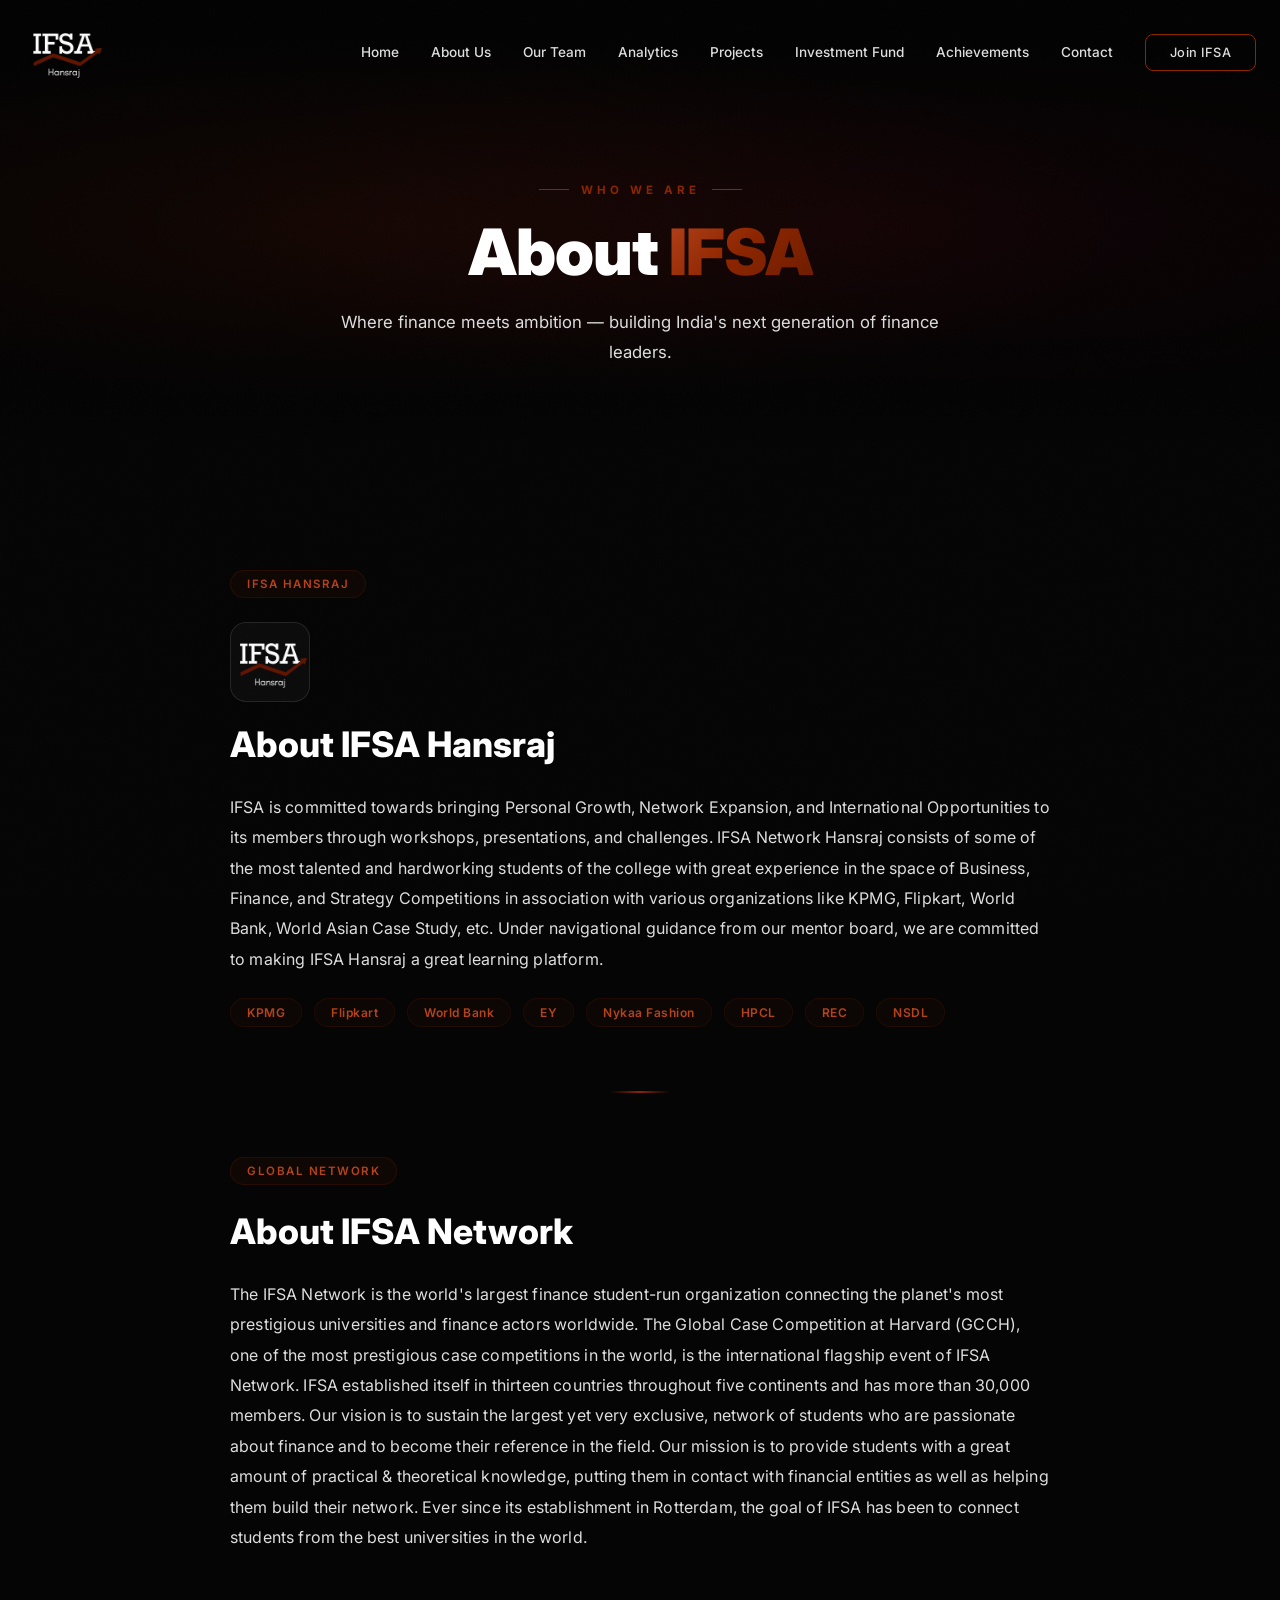
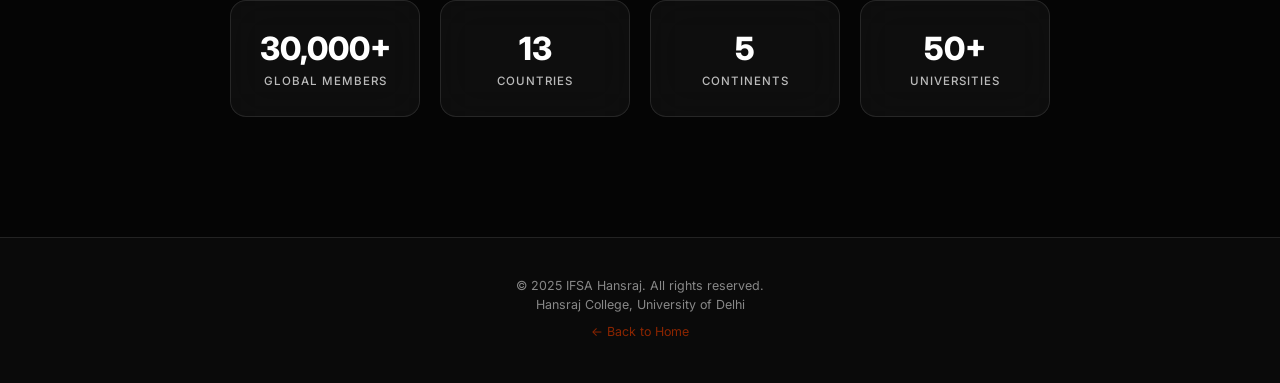
==== commit 48c1aff8: "Change color scheme to dark maroon/rust (#8B2500), fix View All Insights → analytics.html" ====
--- a/about.html
+++ b/about.html
@@ -15,7 +15,7 @@
       display: inline-flex; align-items: center; gap: 10px;
       padding: 6px 16px; border-radius: 100px; margin-bottom: 24px;
       font-size: 0.72rem; font-weight: 600; letter-spacing: 1.5px; text-transform: uppercase;
-      background: rgba(196,30,58,0.08); border: 1px solid rgba(196,30,58,0.2);
+      background: rgba(139,37,0,0.08); border: 1px solid rgba(139,37,0,0.2);
       color: var(--gold-light);
     }
     .about-org-logo {
@@ -58,7 +58,7 @@
     }
     .about-partner-tag {
       padding: 6px 16px; border-radius: 100px; font-size: 0.75rem; font-weight: 600;
-      background: rgba(196,30,58,0.06); border: 1px solid rgba(196,30,58,0.15);
+      background: rgba(139,37,0,0.06); border: 1px solid rgba(139,37,0,0.15);
       color: var(--gold-light); letter-spacing: 0.5px;
     }
     @media (max-width: 768px) {
--- a/styles.css
+++ b/styles.css
@@ -3,10 +3,10 @@
 
 /* ========== CSS VARIABLES ========== */
 :root {
-  --gold: #C41E3A;
-  --gold-light: #E8354F;
-  --gold-dark: #9A1830;
-  --gold-glow: rgba(196, 30, 58, 0.4);
+  --gold: #8B2500;
+  --gold-light: #B5431A;
+  --gold-dark: #6B1C00;
+  --gold-glow: rgba(139, 37, 0, 0.4);
   --dark-950: #050505;
   --dark-900: #0A0A0A;
   --dark-800: #111111;
@@ -193,8 +193,8 @@
   background: var(--gold); animation: pulse-dot 2s infinite;
 }
 @keyframes badgeGlow {
-  0% { box-shadow: 0 0 10px rgba(196,30,58,0); }
-  100% { box-shadow: 0 0 25px rgba(196,30,58,0.12); }
+  0% { box-shadow: 0 0 10px rgba(139,37,0,0); }
+  100% { box-shadow: 0 0 25px rgba(139,37,0,0.12); }
 }
 
 .hero-headline {
@@ -242,7 +242,7 @@
   background: linear-gradient(90deg, transparent, var(--gold), transparent);
   opacity: 0; transition: opacity 0.4s;
 }
-.stat-card:hover { border-color: rgba(196,30,58,0.3); transform: translateY(-3px); }
+.stat-card:hover { border-color: rgba(139,37,0,0.3); transform: translateY(-3px); }
 .stat-card:hover::before { opacity: 1; }
 .stat-number { font-size: 2.2rem; font-weight: 800; color: #fff; margin-bottom: 6px; }
 .stat-label { font-size: 0.72rem; color: var(--dark-300); font-weight: 500; letter-spacing: 1px; text-transform: uppercase; }
@@ -341,7 +341,7 @@
 .insight-tag {
   display: inline-block; padding: 4px 12px; border-radius: 20px; font-size: 0.65rem;
   font-weight: 700; letter-spacing: 1px; text-transform: uppercase;
-  background: rgba(196,30,58,0.15); color: var(--gold); margin-bottom: 12px;
+  background: rgba(139,37,0,0.15); color: var(--gold); margin-bottom: 12px;
 }
 .insight-card h3 { font-size: 1rem; font-weight: 700; color: #fff; line-height: 1.4; margin-bottom: 10px; }
 .insight-card .date { font-size: 0.75rem; color: var(--dark-400); }
@@ -370,7 +370,7 @@
 }
 .bento-icon-wrap {
   width: 44px; height: 44px; border-radius: 12px;
-  background: rgba(196,30,58,0.1); border: 1px solid rgba(196,30,58,0.2);
+  background: rgba(139,37,0,0.1); border: 1px solid rgba(139,37,0,0.2);
   display: flex; align-items: center; justify-content: center;
 }
 .bento-num {
@@ -434,12 +434,12 @@
 .bento-cta-inner {
   display: flex; align-items: center; gap: 24px;
   padding: 28px 36px; border-radius: 16px;
-  background: rgba(196,30,58,0.04) !important;
-  border: 1px solid rgba(196,30,58,0.15) !important;
+  background: rgba(139,37,0,0.04) !important;
+  border: 1px solid rgba(139,37,0,0.15) !important;
 }
 .bento-cta-icon {
   width: 52px; height: 52px; border-radius: 14px; flex-shrink: 0;
-  background: rgba(196,30,58,0.1); border: 1px solid rgba(196,30,58,0.2);
+  background: rgba(139,37,0,0.1); border: 1px solid rgba(139,37,0,0.2);
   display: flex; align-items: center; justify-content: center;
 }
 .bento-cta-text { flex: 1; }
@@ -453,14 +453,23 @@
 /* ========== CLIENTS ========== */
 .clients-grid { display: grid; grid-template-columns: repeat(4, 1fr); gap: 20px; margin-top: 48px; }
 .client-card {
-  padding: 32px; text-align: center; display: flex; align-items: center; justify-content: center;
-  min-height: 100px;
+  padding: 28px; text-align: center; display: flex; flex-direction: column;
+  align-items: center; justify-content: center; gap: 14px;
+  min-height: 120px;
+}
+.client-logo {
+  width: 80px; height: 80px; object-fit: contain;
+  filter: grayscale(100%) brightness(0.8); opacity: 0.7;
+  transition: all 0.4s;
+}
+.client-card:hover .client-logo {
+  filter: grayscale(0%) brightness(1); opacity: 1;
 }
 .client-card span {
-  font-size: 1.1rem; font-weight: 700; letter-spacing: 2px; color: var(--dark-400);
-  text-transform: uppercase; transition: all 0.4s; filter: grayscale(100%);
-}
-.client-card:hover span { color: var(--gold); filter: grayscale(0%); }
+  font-size: 0.75rem; font-weight: 700; letter-spacing: 2px; color: var(--dark-400);
+  text-transform: uppercase; transition: all 0.4s;
+}
+.client-card:hover span { color: var(--gold); }
 
 /* ========== INVESTMENT FUND ========== */
 .fund-grid { display: grid; grid-template-columns: 1fr 1fr; gap: 24px; margin-top: 48px; }
@@ -543,7 +552,7 @@
   width: 32px; height: 32px; border-radius: 6px; border: 1px solid var(--glass-border);
   color: var(--dark-400); transition: all 0.3s; font-size: 0.8rem;
 }
-.team-linkedin:hover { color: var(--gold); border-color: var(--gold); background: rgba(196,30,58,0.1); }
+.team-linkedin:hover { color: var(--gold); border-color: var(--gold); background: rgba(139,37,0,0.1); }
 
 /* ========== FOOTER ========== */
 .footer { background: var(--dark-900); border-top: 1px solid var(--glass-border); padding: 80px 0 30px; }
@@ -573,7 +582,7 @@
   display: flex; align-items: center; justify-content: center;
   color: var(--dark-300); transition: all 0.3s;
 }
-.footer-social a:hover { color: var(--gold); border-color: var(--gold); background: rgba(196,30,58,0.1); }
+.footer-social a:hover { color: var(--gold); border-color: var(--gold); background: rgba(139,37,0,0.1); }
 .footer-bottom { border-top: 1px solid var(--glass-border); padding-top: 24px; display: flex; justify-content: space-between; align-items: center; }
 .footer-bottom p { font-size: 0.75rem; color: var(--dark-400); }
 
@@ -598,7 +607,7 @@
 /* ========== HERO GLOW (mouse-reactive) ========== */
 .hero-glow {
   position: absolute; inset: 0; z-index: 1; pointer-events: none;
-  background: radial-gradient(600px circle at var(--glow-x, 50%) var(--glow-y, 50%), rgba(196,30,58,0.12), transparent 60%);
+  background: radial-gradient(600px circle at var(--glow-x, 50%) var(--glow-y, 50%), rgba(139,37,0,0.12), transparent 60%);
   transition: background 0.15s ease;
 }
 
@@ -609,7 +618,7 @@
 }
 .hero-orb-1 {
   width: 500px; height: 500px; top: 10%; left: -5%;
-  background: radial-gradient(circle, rgba(196,30,58,0.5), transparent 70%);
+  background: radial-gradient(circle, rgba(139,37,0,0.5), transparent 70%);
   animation: orbFloat1 14s ease-in-out infinite;
 }
 .hero-orb-2 {
@@ -628,7 +637,7 @@
 .terminal-overlay {
   position: absolute; z-index: 3; pointer-events: none;
   font-family: 'SF Mono', 'Fira Code', 'Consolas', monospace;
-  font-size: 0.65rem; color: rgba(196,30,58,0.5); letter-spacing: 1px;
+  font-size: 0.65rem; color: rgba(139,37,0,0.5); letter-spacing: 1px;
   display: flex; align-items: center; gap: 10px;
 }
 .terminal-tl { top: 100px; left: 28px; }
@@ -653,15 +662,15 @@
 /* ========== HERO ACHIEVEMENT TICKER ========== */
 .hero-ticker {
   width: 100%; overflow: hidden; padding: 12px 0;
-  background: linear-gradient(90deg, rgba(196,30,58,0.06), rgba(196,30,58,0.02), rgba(196,30,58,0.06));
-  border-bottom: 1px solid rgba(196,30,58,0.08);
+  background: linear-gradient(90deg, rgba(139,37,0,0.06), rgba(139,37,0,0.02), rgba(139,37,0,0.06));
+  border-bottom: 1px solid rgba(139,37,0,0.08);
 }
 .hero-ticker-track {
   display: flex; align-items: center; gap: 24px;
   white-space: nowrap; animation: tickerScroll 25s linear infinite;
   width: max-content;
   font-size: 0.68rem; font-weight: 700; letter-spacing: 3px;
-  color: rgba(196,30,58,0.4); text-transform: uppercase;
+  color: rgba(139,37,0,0.4); text-transform: uppercase;
 }
 .ht-dot { font-size: 0.4rem; opacity: 0.4; }
 
@@ -670,7 +679,7 @@
   display: inline-flex; align-items: center; gap: 8px;
   padding: 6px 16px; border-radius: 100px; margin-top: 16px;
   font-size: 0.72rem; font-weight: 600; letter-spacing: 1px;
-  background: rgba(196,30,58,0.06); border: 1px solid rgba(196,30,58,0.15);
+  background: rgba(139,37,0,0.06); border: 1px solid rgba(139,37,0,0.15);
   color: var(--gold-light);
 }
 
@@ -690,7 +699,7 @@
 /* ========== SECTION DIVIDER GLOW ========== */
 .section-glow-line {
   width: 100%; height: 1px; position: relative;
-  background: linear-gradient(90deg, transparent, rgba(196,30,58,0.3), transparent);
+  background: linear-gradient(90deg, transparent, rgba(139,37,0,0.3), transparent);
 }
 
 /* ========== ENHANCED CLIENT/PARTNERSHIP CARDS ========== */
@@ -699,13 +708,13 @@
   transition: all 0.5s cubic-bezier(0.25,0.46,0.45,0.94) !important;
 }
 .client-card:hover {
-  box-shadow: 0 0 40px rgba(196,30,58,0.12);
+  box-shadow: 0 0 40px rgba(139,37,0,0.12);
   transform: translateY(-4px) scale(1.03);
 }
 .client-card:hover span {
   filter: grayscale(0%) brightness(1) !important;
   color: var(--gold) !important;
-  text-shadow: 0 0 20px rgba(196,30,58,0.3);
+  text-shadow: 0 0 20px rgba(139,37,0,0.3);
 }
 
 /* ========== ENHANCED REVEAL ANIMATIONS ========== */
--- a/pages.css
+++ b/pages.css
@@ -17,7 +17,7 @@
   position: absolute;
   inset: 0;
   background:
-    radial-gradient(ellipse at 30% 50%, rgba(196,30,58,0.12), transparent 60%),
+    radial-gradient(ellipse at 30% 50%, rgba(139,37,0,0.12), transparent 60%),
     radial-gradient(ellipse at 70% 50%, rgba(160,0,40,0.08), transparent 60%);
   z-index: 0;
 }
@@ -190,7 +190,7 @@
   font-weight: 700;
   letter-spacing: 1.5px;
   text-transform: uppercase;
-  background: rgba(196,30,58,0.12);
+  background: rgba(139,37,0,0.12);
   color: var(--gold);
   margin-bottom: 20px;
 }
@@ -215,12 +215,12 @@
   font-weight: 600;
   color: var(--gold);
   padding: 10px 24px;
-  border: 1px solid rgba(196,30,58,0.3);
+  border: 1px solid rgba(139,37,0,0.3);
   border-radius: 8px;
   transition: all 0.4s;
 }
 .report-link:hover {
-  background: rgba(196,30,58,0.1);
+  background: rgba(139,37,0,0.1);
   border-color: var(--gold);
   transform: translateY(-2px);
 }
@@ -243,7 +243,7 @@
   color: var(--gold);
   margin-bottom: 16px;
   padding-bottom: 12px;
-  border-bottom: 1px solid rgba(196,30,58,0.15);
+  border-bottom: 1px solid rgba(139,37,0,0.15);
 }
 .collab-card h3 {
   font-size: 1.05rem;
@@ -272,7 +272,7 @@
 }
 .blog-card-img {
   height: 180px;
-  background: linear-gradient(135deg, rgba(196,30,58,0.15), rgba(30,30,30,0.8));
+  background: linear-gradient(135deg, rgba(139,37,0,0.15), rgba(30,30,30,0.8));
   display: flex;
   align-items: center;
   justify-content: center;
@@ -415,7 +415,7 @@
 .convenor-card {
   padding: 36px 24px;
   text-align: center;
-  border: 1px solid rgba(196,30,58,0.15);
+  border: 1px solid rgba(139,37,0,0.15);
 }
 .convenor-card h3 {
   font-size: 1rem;
@@ -437,7 +437,7 @@
   color: var(--gold);
   margin-bottom: 32px;
   padding-bottom: 12px;
-  border-bottom: 1px solid rgba(196,30,58,0.15);
+  border-bottom: 1px solid rgba(139,37,0,0.15);
 }
 .achievements-grid {
   display: grid;
@@ -456,7 +456,7 @@
   left: 20px;
   right: 20px;
   height: 2px;
-  background: linear-gradient(90deg, transparent, rgba(196,30,58,0.2), transparent);
+  background: linear-gradient(90deg, transparent, rgba(139,37,0,0.2), transparent);
 }
 .achievement-card h4 {
   font-size: 0.92rem;
@@ -478,8 +478,8 @@
   line-height: 1.5;
 }
 .achievement-highlight {
-  border: 1px solid rgba(196,30,58,0.25) !important;
-  background: rgba(196,30,58,0.04) !important;
+  border: 1px solid rgba(139,37,0,0.25) !important;
+  background: rgba(139,37,0,0.04) !important;
 }
 .achievement-highlight::before {
   background: linear-gradient(90deg, var(--gold), var(--gold-dark)) !important;
@@ -493,7 +493,7 @@
   font-weight: 700;
   letter-spacing: 1px;
   text-transform: uppercase;
-  background: rgba(196,30,58,0.15);
+  background: rgba(139,37,0,0.15);
   color: var(--gold);
   margin-bottom: 12px;
 }
@@ -528,7 +528,7 @@
   content: '';
   position: absolute;
   inset: 0;
-  background: linear-gradient(135deg, rgba(196,30,58,0.15), rgba(20,20,20,0.95));
+  background: linear-gradient(135deg, rgba(139,37,0,0.15), rgba(20,20,20,0.95));
 }
 .project-card-visual::after {
   content: '';
@@ -580,8 +580,8 @@
   border-radius: 6px;
   font-size: 0.72rem;
   font-weight: 600;
-  background: rgba(196,30,58,0.08);
-  border: 1px solid rgba(196,30,58,0.15);
+  background: rgba(139,37,0,0.08);
+  border: 1px solid rgba(139,37,0,0.15);
   color: var(--dark-200);
 }
 .project-number {
@@ -594,7 +594,7 @@
   font-size: 0.85rem;
   font-weight: 800;
   color: var(--gold);
-  border: 2px solid rgba(196,30,58,0.3);
+  border: 2px solid rgba(139,37,0,0.3);
   position: absolute;
   top: 20px;
   left: 20px;
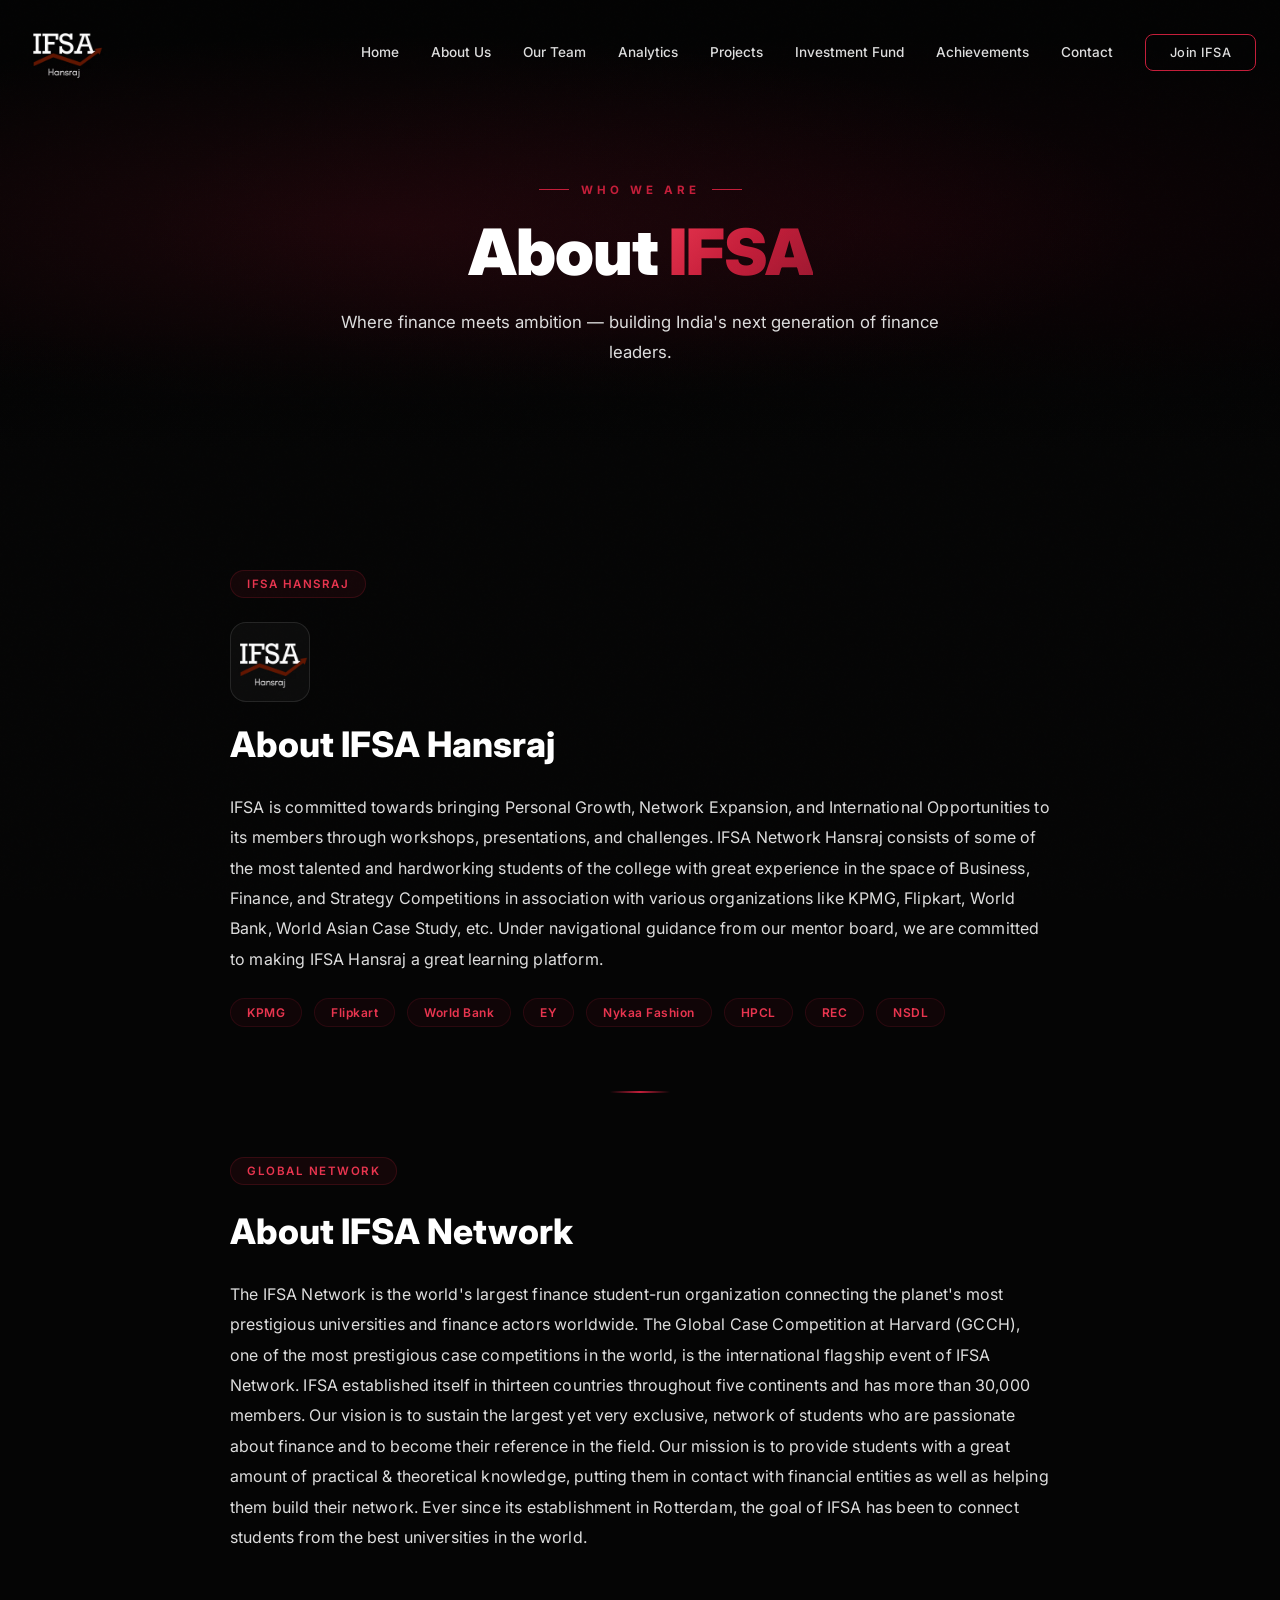
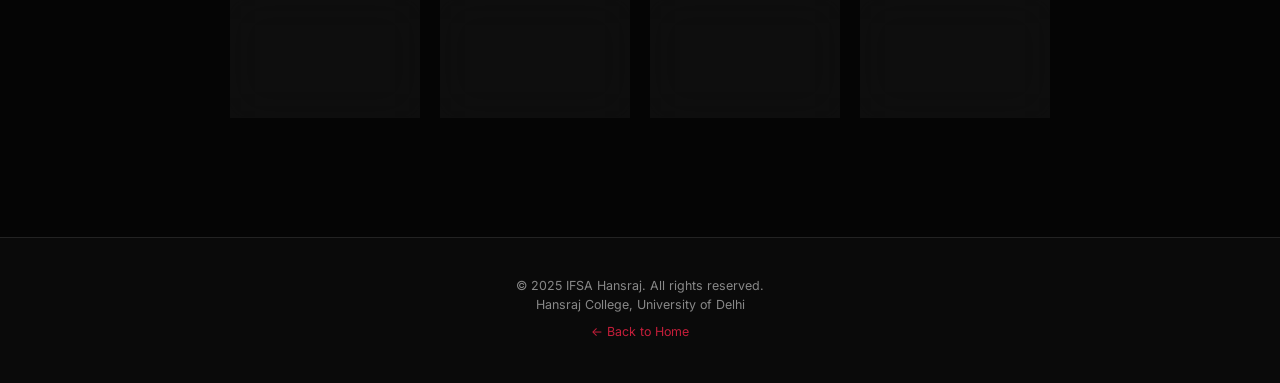
==== commit 4c68432c: "Major update: revert to original red theme, remove arrows/digest, add CMS fields (convenor photos, j" ====
--- a/about.html
+++ b/about.html
@@ -15,7 +15,7 @@
       display: inline-flex; align-items: center; gap: 10px;
       padding: 6px 16px; border-radius: 100px; margin-bottom: 24px;
       font-size: 0.72rem; font-weight: 600; letter-spacing: 1.5px; text-transform: uppercase;
-      background: rgba(139,37,0,0.08); border: 1px solid rgba(139,37,0,0.2);
+      background: rgba(196,30,58,0.08); border: 1px solid rgba(196,30,58,0.2);
       color: var(--gold-light);
     }
     .about-org-logo {
@@ -58,7 +58,7 @@
     }
     .about-partner-tag {
       padding: 6px 16px; border-radius: 100px; font-size: 0.75rem; font-weight: 600;
-      background: rgba(139,37,0,0.06); border: 1px solid rgba(139,37,0,0.15);
+      background: rgba(196,30,58,0.06); border: 1px solid rgba(196,30,58,0.15);
       color: var(--gold-light); letter-spacing: 0.5px;
     }
     @media (max-width: 768px) {
--- a/styles.css
+++ b/styles.css
@@ -3,10 +3,10 @@
 
 /* ========== CSS VARIABLES ========== */
 :root {
-  --gold: #8B2500;
-  --gold-light: #B5431A;
-  --gold-dark: #6B1C00;
-  --gold-glow: rgba(139, 37, 0, 0.4);
+  --gold: #C41E3A;
+  --gold-light: #E8354F;
+  --gold-dark: #9A1830;
+  --gold-glow: rgba(196, 30, 58, 0.4);
   --dark-950: #050505;
   --dark-900: #0A0A0A;
   --dark-800: #111111;
@@ -193,8 +193,8 @@
   background: var(--gold); animation: pulse-dot 2s infinite;
 }
 @keyframes badgeGlow {
-  0% { box-shadow: 0 0 10px rgba(139,37,0,0); }
-  100% { box-shadow: 0 0 25px rgba(139,37,0,0.12); }
+  0% { box-shadow: 0 0 10px rgba(196,30,58,0); }
+  100% { box-shadow: 0 0 25px rgba(196,30,58,0.12); }
 }
 
 .hero-headline {
@@ -242,7 +242,7 @@
   background: linear-gradient(90deg, transparent, var(--gold), transparent);
   opacity: 0; transition: opacity 0.4s;
 }
-.stat-card:hover { border-color: rgba(139,37,0,0.3); transform: translateY(-3px); }
+.stat-card:hover { border-color: rgba(196,30,58,0.3); transform: translateY(-3px); }
 .stat-card:hover::before { opacity: 1; }
 .stat-number { font-size: 2.2rem; font-weight: 800; color: #fff; margin-bottom: 6px; }
 .stat-label { font-size: 0.72rem; color: var(--dark-300); font-weight: 500; letter-spacing: 1px; text-transform: uppercase; }
@@ -341,7 +341,7 @@
 .insight-tag {
   display: inline-block; padding: 4px 12px; border-radius: 20px; font-size: 0.65rem;
   font-weight: 700; letter-spacing: 1px; text-transform: uppercase;
-  background: rgba(139,37,0,0.15); color: var(--gold); margin-bottom: 12px;
+  background: rgba(196,30,58,0.15); color: var(--gold); margin-bottom: 12px;
 }
 .insight-card h3 { font-size: 1rem; font-weight: 700; color: #fff; line-height: 1.4; margin-bottom: 10px; }
 .insight-card .date { font-size: 0.75rem; color: var(--dark-400); }
@@ -370,7 +370,7 @@
 }
 .bento-icon-wrap {
   width: 44px; height: 44px; border-radius: 12px;
-  background: rgba(139,37,0,0.1); border: 1px solid rgba(139,37,0,0.2);
+  background: rgba(196,30,58,0.1); border: 1px solid rgba(196,30,58,0.2);
   display: flex; align-items: center; justify-content: center;
 }
 .bento-num {
@@ -434,12 +434,12 @@
 .bento-cta-inner {
   display: flex; align-items: center; gap: 24px;
   padding: 28px 36px; border-radius: 16px;
-  background: rgba(139,37,0,0.04) !important;
-  border: 1px solid rgba(139,37,0,0.15) !important;
+  background: rgba(196,30,58,0.04) !important;
+  border: 1px solid rgba(196,30,58,0.15) !important;
 }
 .bento-cta-icon {
   width: 52px; height: 52px; border-radius: 14px; flex-shrink: 0;
-  background: rgba(139,37,0,0.1); border: 1px solid rgba(139,37,0,0.2);
+  background: rgba(196,30,58,0.1); border: 1px solid rgba(196,30,58,0.2);
   display: flex; align-items: center; justify-content: center;
 }
 .bento-cta-text { flex: 1; }
@@ -552,7 +552,7 @@
   width: 32px; height: 32px; border-radius: 6px; border: 1px solid var(--glass-border);
   color: var(--dark-400); transition: all 0.3s; font-size: 0.8rem;
 }
-.team-linkedin:hover { color: var(--gold); border-color: var(--gold); background: rgba(139,37,0,0.1); }
+.team-linkedin:hover { color: var(--gold); border-color: var(--gold); background: rgba(196,30,58,0.1); }
 
 /* ========== FOOTER ========== */
 .footer { background: var(--dark-900); border-top: 1px solid var(--glass-border); padding: 80px 0 30px; }
@@ -582,7 +582,7 @@
   display: flex; align-items: center; justify-content: center;
   color: var(--dark-300); transition: all 0.3s;
 }
-.footer-social a:hover { color: var(--gold); border-color: var(--gold); background: rgba(139,37,0,0.1); }
+.footer-social a:hover { color: var(--gold); border-color: var(--gold); background: rgba(196,30,58,0.1); }
 .footer-bottom { border-top: 1px solid var(--glass-border); padding-top: 24px; display: flex; justify-content: space-between; align-items: center; }
 .footer-bottom p { font-size: 0.75rem; color: var(--dark-400); }
 
@@ -607,7 +607,7 @@
 /* ========== HERO GLOW (mouse-reactive) ========== */
 .hero-glow {
   position: absolute; inset: 0; z-index: 1; pointer-events: none;
-  background: radial-gradient(600px circle at var(--glow-x, 50%) var(--glow-y, 50%), rgba(139,37,0,0.12), transparent 60%);
+  background: radial-gradient(600px circle at var(--glow-x, 50%) var(--glow-y, 50%), rgba(196,30,58,0.12), transparent 60%);
   transition: background 0.15s ease;
 }
 
@@ -618,7 +618,7 @@
 }
 .hero-orb-1 {
   width: 500px; height: 500px; top: 10%; left: -5%;
-  background: radial-gradient(circle, rgba(139,37,0,0.5), transparent 70%);
+  background: radial-gradient(circle, rgba(196,30,58,0.5), transparent 70%);
   animation: orbFloat1 14s ease-in-out infinite;
 }
 .hero-orb-2 {
@@ -637,7 +637,7 @@
 .terminal-overlay {
   position: absolute; z-index: 3; pointer-events: none;
   font-family: 'SF Mono', 'Fira Code', 'Consolas', monospace;
-  font-size: 0.65rem; color: rgba(139,37,0,0.5); letter-spacing: 1px;
+  font-size: 0.65rem; color: rgba(196,30,58,0.5); letter-spacing: 1px;
   display: flex; align-items: center; gap: 10px;
 }
 .terminal-tl { top: 100px; left: 28px; }
@@ -662,15 +662,15 @@
 /* ========== HERO ACHIEVEMENT TICKER ========== */
 .hero-ticker {
   width: 100%; overflow: hidden; padding: 12px 0;
-  background: linear-gradient(90deg, rgba(139,37,0,0.06), rgba(139,37,0,0.02), rgba(139,37,0,0.06));
-  border-bottom: 1px solid rgba(139,37,0,0.08);
+  background: linear-gradient(90deg, rgba(196,30,58,0.06), rgba(196,30,58,0.02), rgba(196,30,58,0.06));
+  border-bottom: 1px solid rgba(196,30,58,0.08);
 }
 .hero-ticker-track {
   display: flex; align-items: center; gap: 24px;
   white-space: nowrap; animation: tickerScroll 25s linear infinite;
   width: max-content;
   font-size: 0.68rem; font-weight: 700; letter-spacing: 3px;
-  color: rgba(139,37,0,0.4); text-transform: uppercase;
+  color: rgba(196,30,58,0.4); text-transform: uppercase;
 }
 .ht-dot { font-size: 0.4rem; opacity: 0.4; }
 
@@ -679,7 +679,7 @@
   display: inline-flex; align-items: center; gap: 8px;
   padding: 6px 16px; border-radius: 100px; margin-top: 16px;
   font-size: 0.72rem; font-weight: 600; letter-spacing: 1px;
-  background: rgba(139,37,0,0.06); border: 1px solid rgba(139,37,0,0.15);
+  background: rgba(196,30,58,0.06); border: 1px solid rgba(196,30,58,0.15);
   color: var(--gold-light);
 }
 
@@ -699,7 +699,7 @@
 /* ========== SECTION DIVIDER GLOW ========== */
 .section-glow-line {
   width: 100%; height: 1px; position: relative;
-  background: linear-gradient(90deg, transparent, rgba(139,37,0,0.3), transparent);
+  background: linear-gradient(90deg, transparent, rgba(196,30,58,0.3), transparent);
 }
 
 /* ========== ENHANCED CLIENT/PARTNERSHIP CARDS ========== */
@@ -708,13 +708,13 @@
   transition: all 0.5s cubic-bezier(0.25,0.46,0.45,0.94) !important;
 }
 .client-card:hover {
-  box-shadow: 0 0 40px rgba(139,37,0,0.12);
+  box-shadow: 0 0 40px rgba(196,30,58,0.12);
   transform: translateY(-4px) scale(1.03);
 }
 .client-card:hover span {
   filter: grayscale(0%) brightness(1) !important;
   color: var(--gold) !important;
-  text-shadow: 0 0 20px rgba(139,37,0,0.3);
+  text-shadow: 0 0 20px rgba(196,30,58,0.3);
 }
 
 /* ========== ENHANCED REVEAL ANIMATIONS ========== */
--- a/pages.css
+++ b/pages.css
@@ -17,7 +17,7 @@
   position: absolute;
   inset: 0;
   background:
-    radial-gradient(ellipse at 30% 50%, rgba(139,37,0,0.12), transparent 60%),
+    radial-gradient(ellipse at 30% 50%, rgba(196,30,58,0.12), transparent 60%),
     radial-gradient(ellipse at 70% 50%, rgba(160,0,40,0.08), transparent 60%);
   z-index: 0;
 }
@@ -190,7 +190,7 @@
   font-weight: 700;
   letter-spacing: 1.5px;
   text-transform: uppercase;
-  background: rgba(139,37,0,0.12);
+  background: rgba(196,30,58,0.12);
   color: var(--gold);
   margin-bottom: 20px;
 }
@@ -215,12 +215,12 @@
   font-weight: 600;
   color: var(--gold);
   padding: 10px 24px;
-  border: 1px solid rgba(139,37,0,0.3);
+  border: 1px solid rgba(196,30,58,0.3);
   border-radius: 8px;
   transition: all 0.4s;
 }
 .report-link:hover {
-  background: rgba(139,37,0,0.1);
+  background: rgba(196,30,58,0.1);
   border-color: var(--gold);
   transform: translateY(-2px);
 }
@@ -243,7 +243,7 @@
   color: var(--gold);
   margin-bottom: 16px;
   padding-bottom: 12px;
-  border-bottom: 1px solid rgba(139,37,0,0.15);
+  border-bottom: 1px solid rgba(196,30,58,0.15);
 }
 .collab-card h3 {
   font-size: 1.05rem;
@@ -272,7 +272,7 @@
 }
 .blog-card-img {
   height: 180px;
-  background: linear-gradient(135deg, rgba(139,37,0,0.15), rgba(30,30,30,0.8));
+  background: linear-gradient(135deg, rgba(196,30,58,0.15), rgba(30,30,30,0.8));
   display: flex;
   align-items: center;
   justify-content: center;
@@ -415,7 +415,7 @@
 .convenor-card {
   padding: 36px 24px;
   text-align: center;
-  border: 1px solid rgba(139,37,0,0.15);
+  border: 1px solid rgba(196,30,58,0.15);
 }
 .convenor-card h3 {
   font-size: 1rem;
@@ -427,6 +427,22 @@
   font-size: 0.78rem;
   color: var(--dark-400);
 }
+.convenor-photo {
+  width: 80px; height: 80px; border-radius: 50%; object-fit: cover;
+  margin-bottom: 16px; border: 2px solid rgba(196,30,58,0.3);
+}
+.project-logo {
+  width: 48px; height: 48px; object-fit: contain; border-radius: 8px;
+}
+.footer-social {
+  display: flex; gap: 16px; margin-top: 8px;
+}
+.footer-social a {
+  color: var(--dark-400); transition: color 0.3s;
+}
+.footer-social a:hover {
+  color: var(--gold);
+}
 
 /* ========== ACHIEVEMENT CARDS ========== */
 .achievements-section-title {
@@ -437,7 +453,7 @@
   color: var(--gold);
   margin-bottom: 32px;
   padding-bottom: 12px;
-  border-bottom: 1px solid rgba(139,37,0,0.15);
+  border-bottom: 1px solid rgba(196,30,58,0.15);
 }
 .achievements-grid {
   display: grid;
@@ -456,7 +472,7 @@
   left: 20px;
   right: 20px;
   height: 2px;
-  background: linear-gradient(90deg, transparent, rgba(139,37,0,0.2), transparent);
+  background: linear-gradient(90deg, transparent, rgba(196,30,58,0.2), transparent);
 }
 .achievement-card h4 {
   font-size: 0.92rem;
@@ -478,8 +494,8 @@
   line-height: 1.5;
 }
 .achievement-highlight {
-  border: 1px solid rgba(139,37,0,0.25) !important;
-  background: rgba(139,37,0,0.04) !important;
+  border: 1px solid rgba(196,30,58,0.25) !important;
+  background: rgba(196,30,58,0.04) !important;
 }
 .achievement-highlight::before {
   background: linear-gradient(90deg, var(--gold), var(--gold-dark)) !important;
@@ -493,7 +509,7 @@
   font-weight: 700;
   letter-spacing: 1px;
   text-transform: uppercase;
-  background: rgba(139,37,0,0.15);
+  background: rgba(196,30,58,0.15);
   color: var(--gold);
   margin-bottom: 12px;
 }
@@ -528,7 +544,7 @@
   content: '';
   position: absolute;
   inset: 0;
-  background: linear-gradient(135deg, rgba(139,37,0,0.15), rgba(20,20,20,0.95));
+  background: linear-gradient(135deg, rgba(196,30,58,0.15), rgba(20,20,20,0.95));
 }
 .project-card-visual::after {
   content: '';
@@ -580,8 +596,8 @@
   border-radius: 6px;
   font-size: 0.72rem;
   font-weight: 600;
-  background: rgba(139,37,0,0.08);
-  border: 1px solid rgba(139,37,0,0.15);
+  background: rgba(196,30,58,0.08);
+  border: 1px solid rgba(196,30,58,0.15);
   color: var(--dark-200);
 }
 .project-number {
@@ -594,7 +610,7 @@
   font-size: 0.85rem;
   font-weight: 800;
   color: var(--gold);
-  border: 2px solid rgba(139,37,0,0.3);
+  border: 2px solid rgba(196,30,58,0.3);
   position: absolute;
   top: 20px;
   left: 20px;
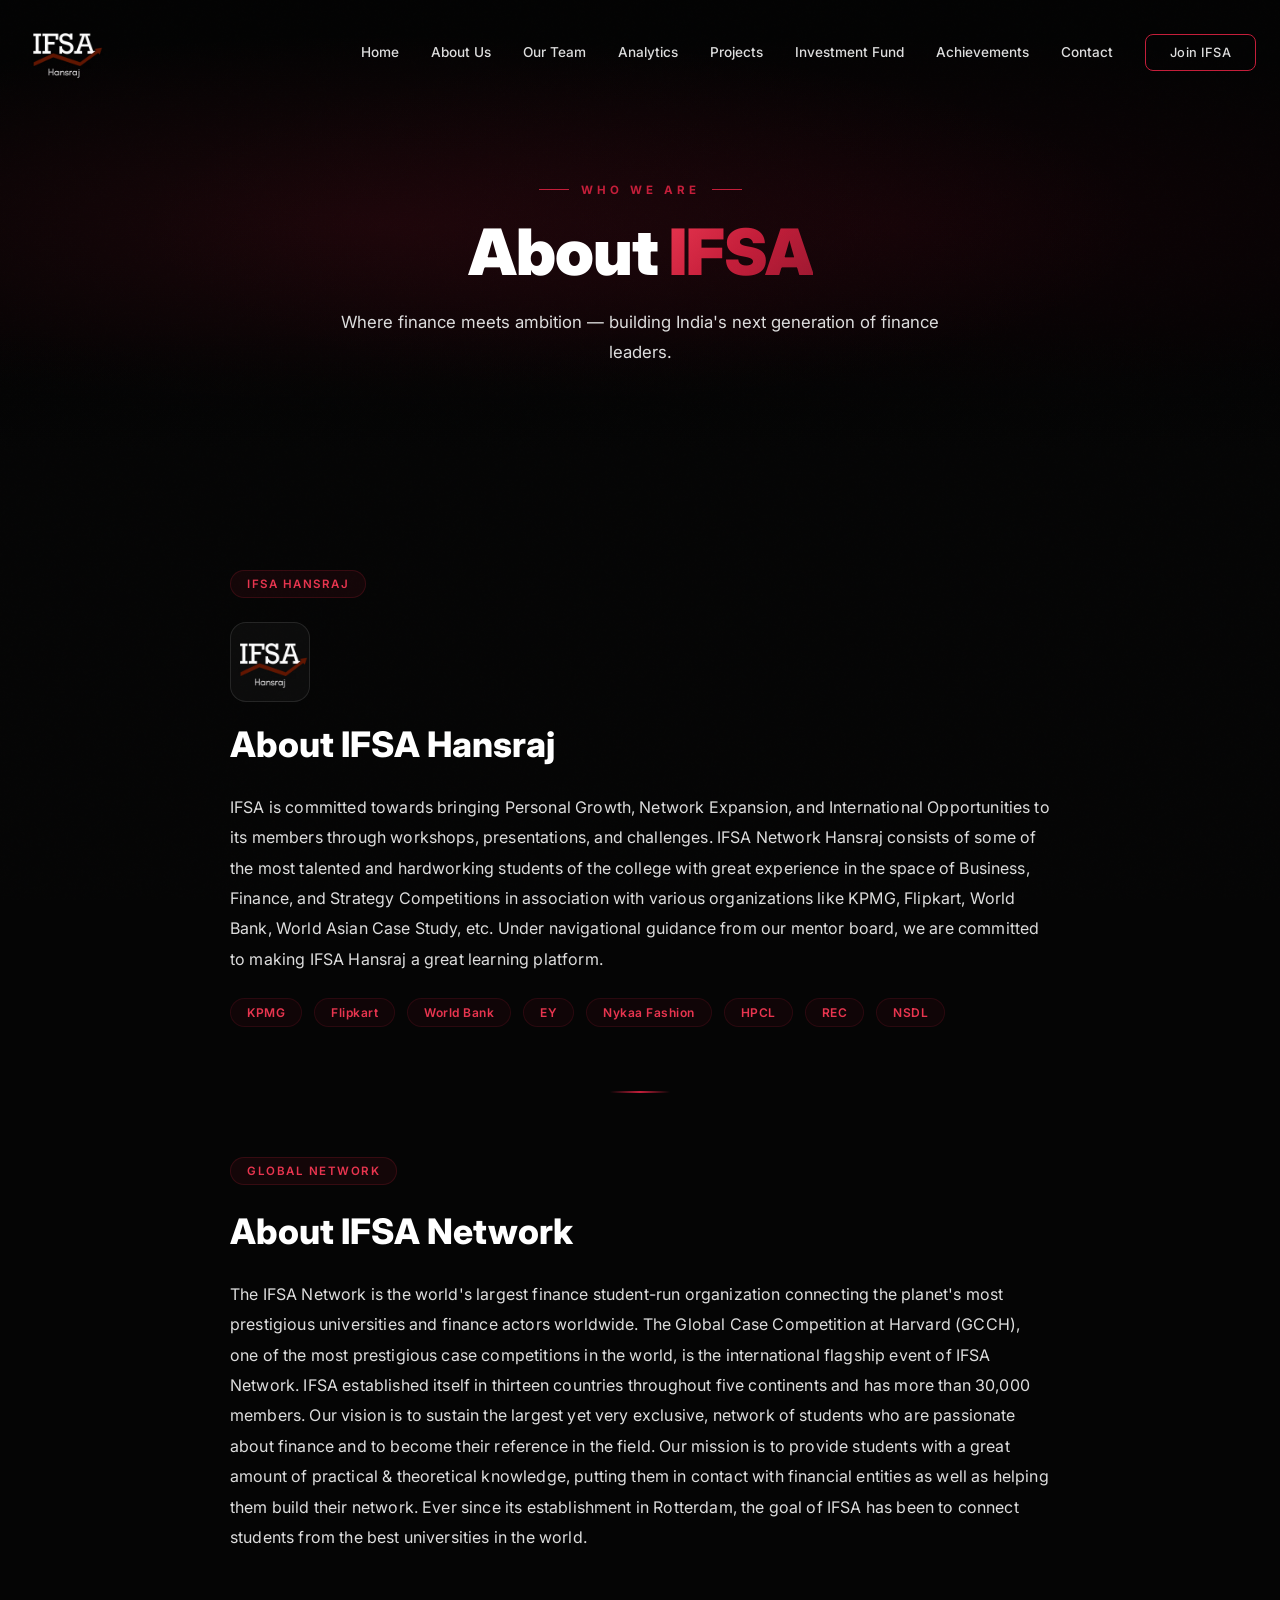
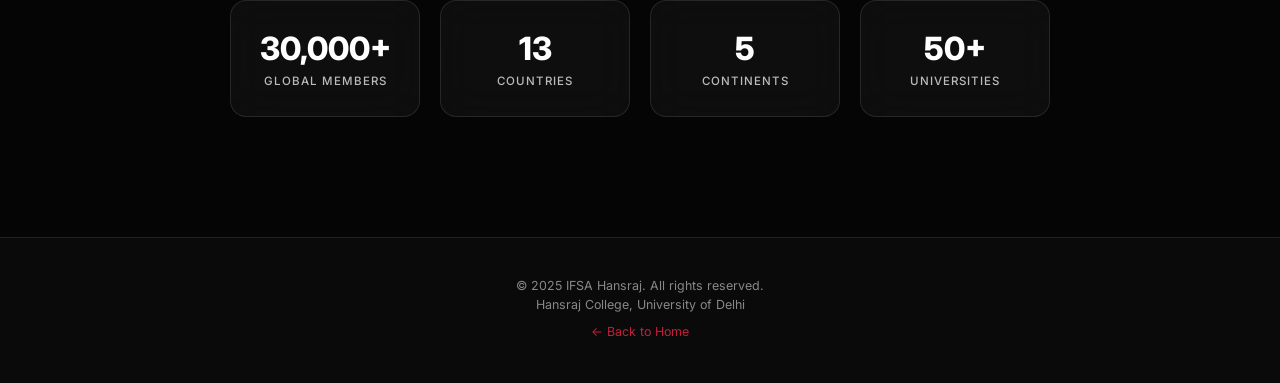
==== commit edcc80c5: "uploaded photoes" ====
--- a/about.html
+++ b/about.html
@@ -5,6 +5,7 @@
   <meta name="viewport" content="width=device-width, initial-scale=1.0">
   <title>About Us — IFSA Hansraj & IFSA Network</title>
   <meta name="description" content="Learn about IFSA Hansraj — India's premier undergraduate finance society — and the global IFSA Network spanning 13 countries and 30,000+ members.">
+  <link rel="icon" type="image/png" href="images/ifsa-logo.png">
   <link rel="stylesheet" href="styles.css">
   <link rel="stylesheet" href="pages.css">
   <style>
--- a/pages.css
+++ b/pages.css
@@ -382,6 +382,21 @@
   transition: all 0.4s;
 }
 .team-member-card:hover .team-member-avatar {
+  border-color: var(--gold);
+  box-shadow: 0 0 25px var(--gold-glow);
+  transform: scale(1.05);
+}
+.team-member-photo {
+  width: 80px;
+  height: 80px;
+  border-radius: 50%;
+  object-fit: cover;
+  margin: 0 auto 16px;
+  display: block;
+  border: 2px solid var(--glass-border);
+  transition: all 0.4s;
+}
+.team-member-card:hover .team-member-photo {
   border-color: var(--gold);
   box-shadow: 0 0 25px var(--gold-glow);
   transform: scale(1.05);
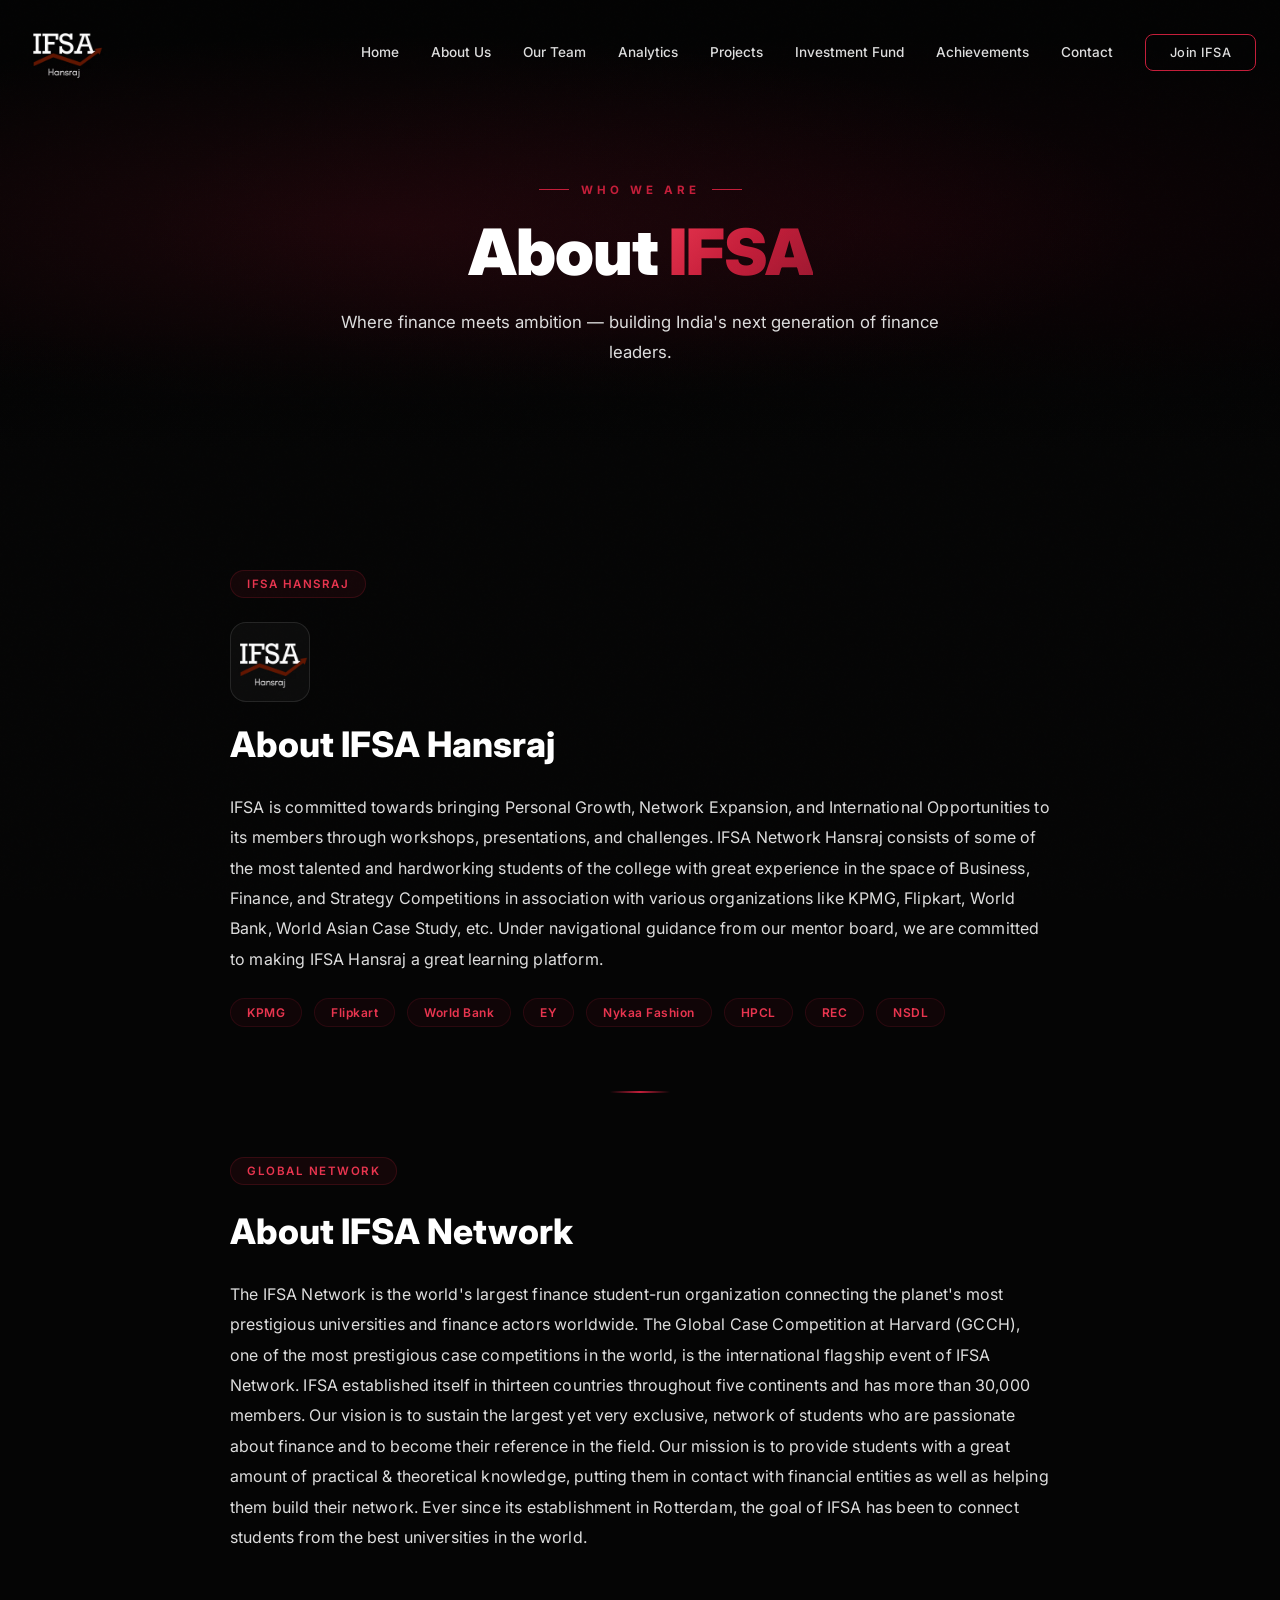
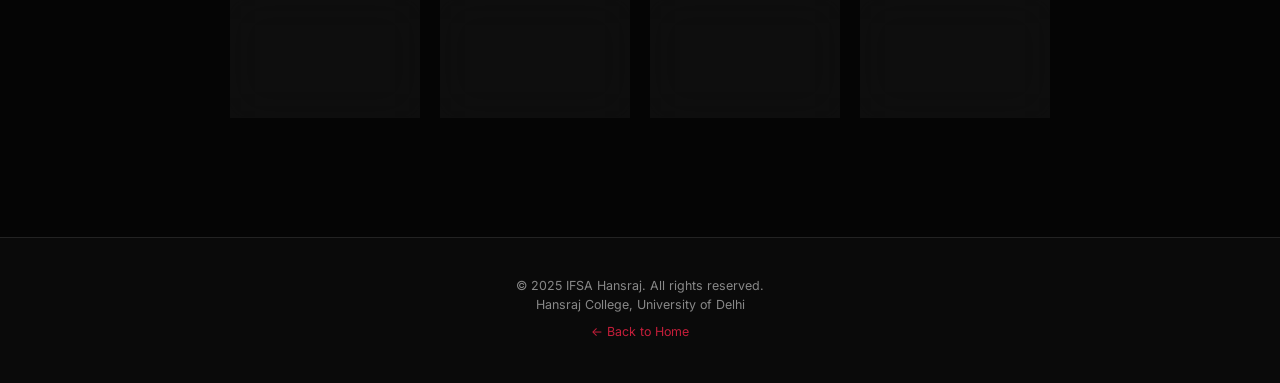
==== commit 1b0913a0: "fix: add cache-busting, reduce cache TTL, add favicon" ====
--- a/about.html
+++ b/about.html
@@ -6,8 +6,8 @@
   <title>About Us — IFSA Hansraj & IFSA Network</title>
   <meta name="description" content="Learn about IFSA Hansraj — India's premier undergraduate finance society — and the global IFSA Network spanning 13 countries and 30,000+ members.">
   <link rel="icon" type="image/png" href="images/ifsa-logo.png">
-  <link rel="stylesheet" href="styles.css">
-  <link rel="stylesheet" href="pages.css">
+  <link rel="stylesheet" href="styles.css?v=2">
+  <link rel="stylesheet" href="pages.css?v=2">
   <style>
     .about-section { max-width: 820px; margin: 0 auto; }
     .about-block { margin-bottom: 64px; }
@@ -180,7 +180,7 @@
   </div>
 </footer>
 
-<script src="content-loader.js"></script>
-<script src="app.js"></script>
+<script src="content-loader.js?v=2"></script>
+<script src="app.js?v=2"></script>
 </body>
 </html>
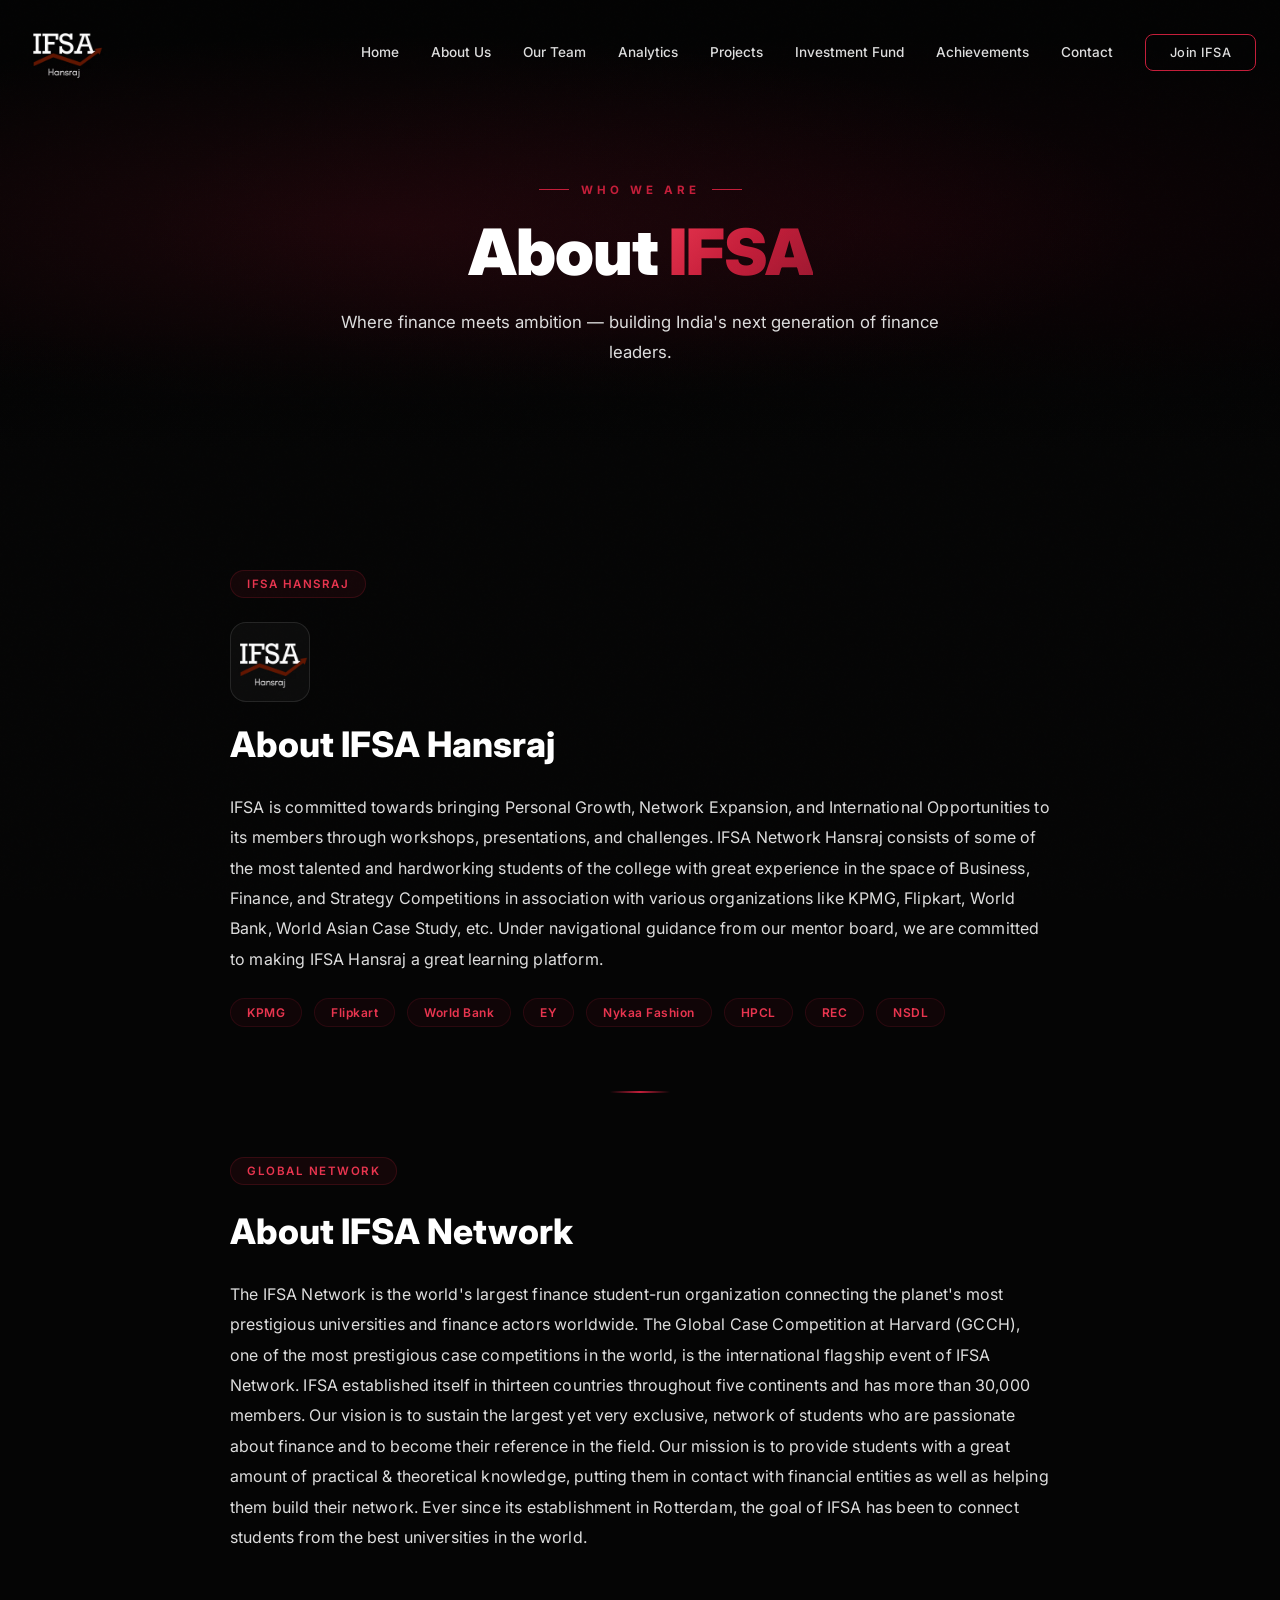
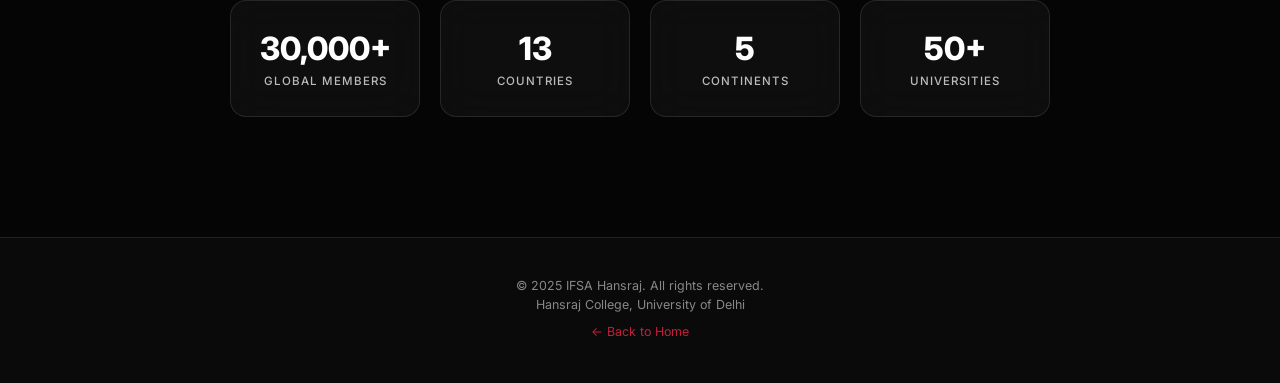
==== commit 29b1bfec: "fix: remove fade-up from clients section, reset team photos to initials, bump cache v3" ====
--- a/about.html
+++ b/about.html
@@ -6,8 +6,8 @@
   <title>About Us — IFSA Hansraj & IFSA Network</title>
   <meta name="description" content="Learn about IFSA Hansraj — India's premier undergraduate finance society — and the global IFSA Network spanning 13 countries and 30,000+ members.">
   <link rel="icon" type="image/png" href="images/ifsa-logo.png">
-  <link rel="stylesheet" href="styles.css?v=2">
-  <link rel="stylesheet" href="pages.css?v=2">
+  <link rel="stylesheet" href="styles.css?v=3">
+  <link rel="stylesheet" href="pages.css?v=3">
   <style>
     .about-section { max-width: 820px; margin: 0 auto; }
     .about-block { margin-bottom: 64px; }
@@ -180,7 +180,7 @@
   </div>
 </footer>
 
-<script src="content-loader.js?v=2"></script>
-<script src="app.js?v=2"></script>
+<script src="content-loader.js?v=3"></script>
+<script src="app.js?v=3"></script>
 </body>
 </html>
